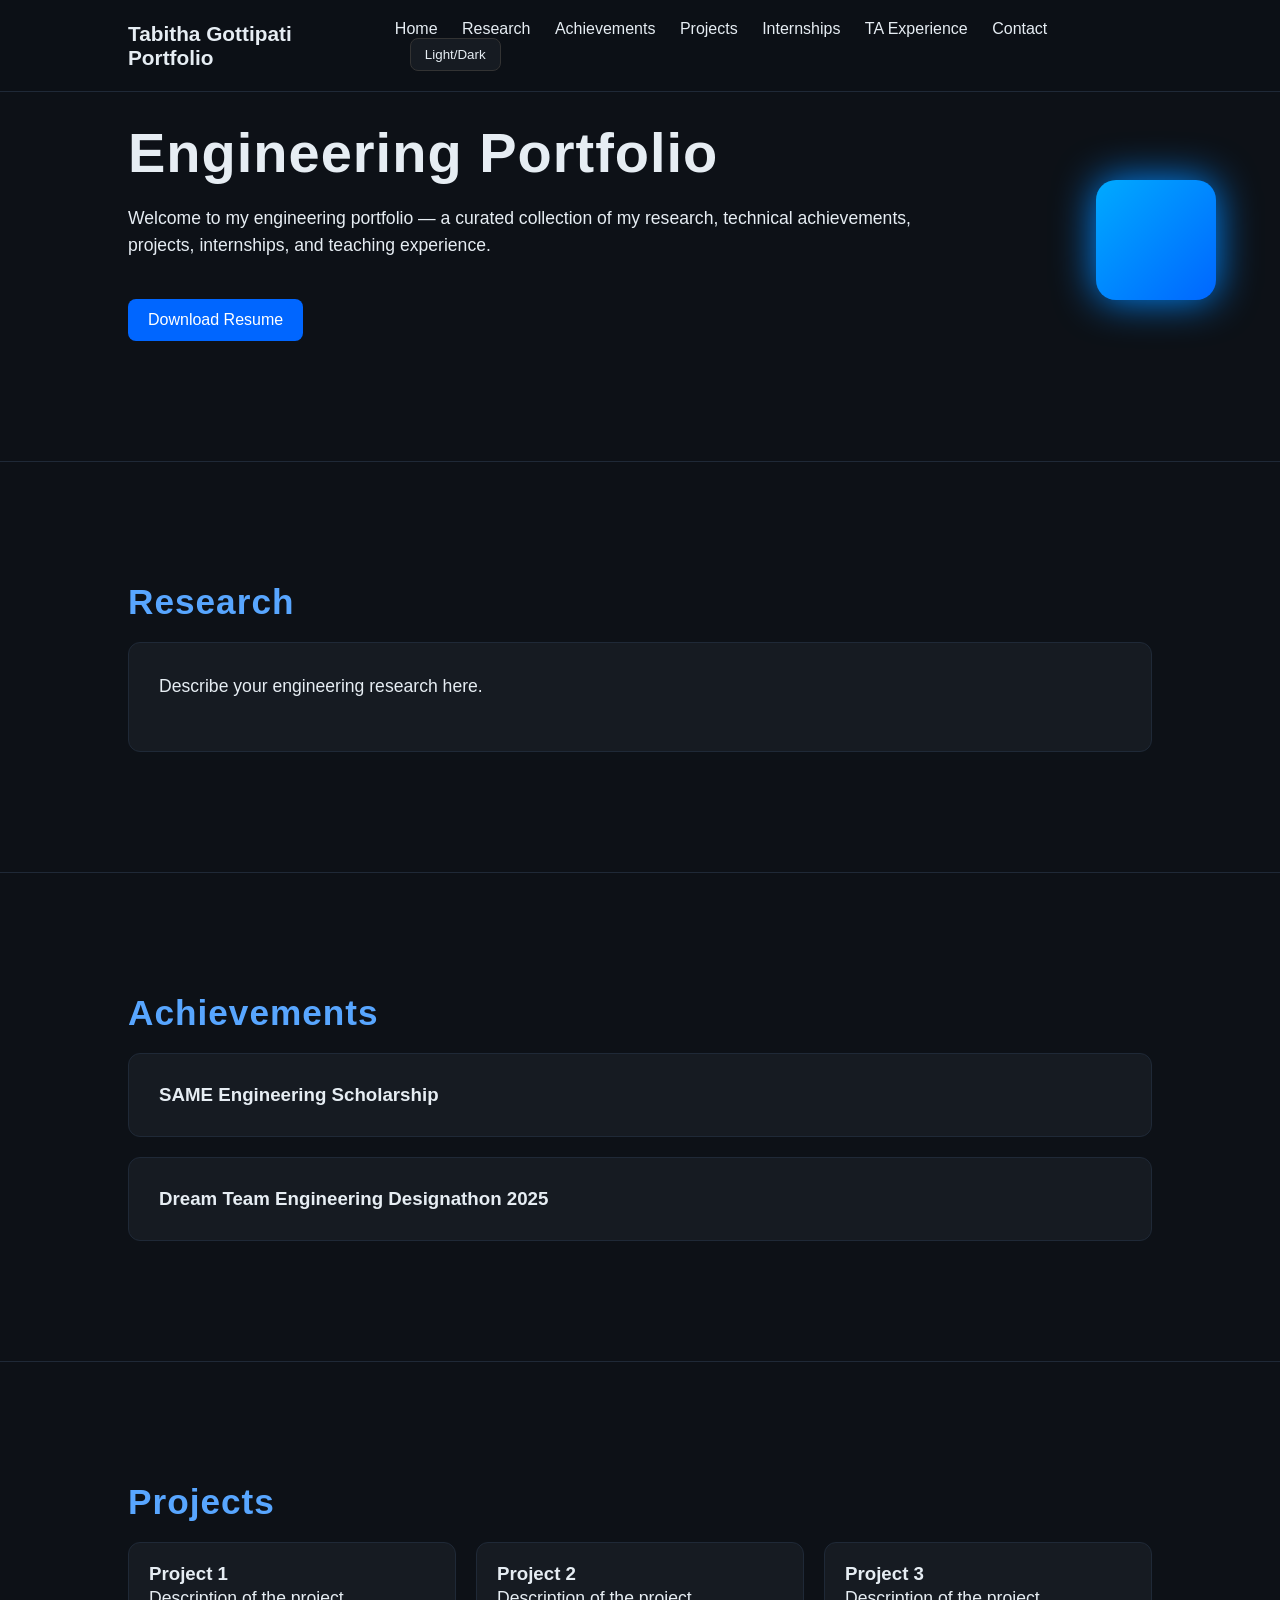
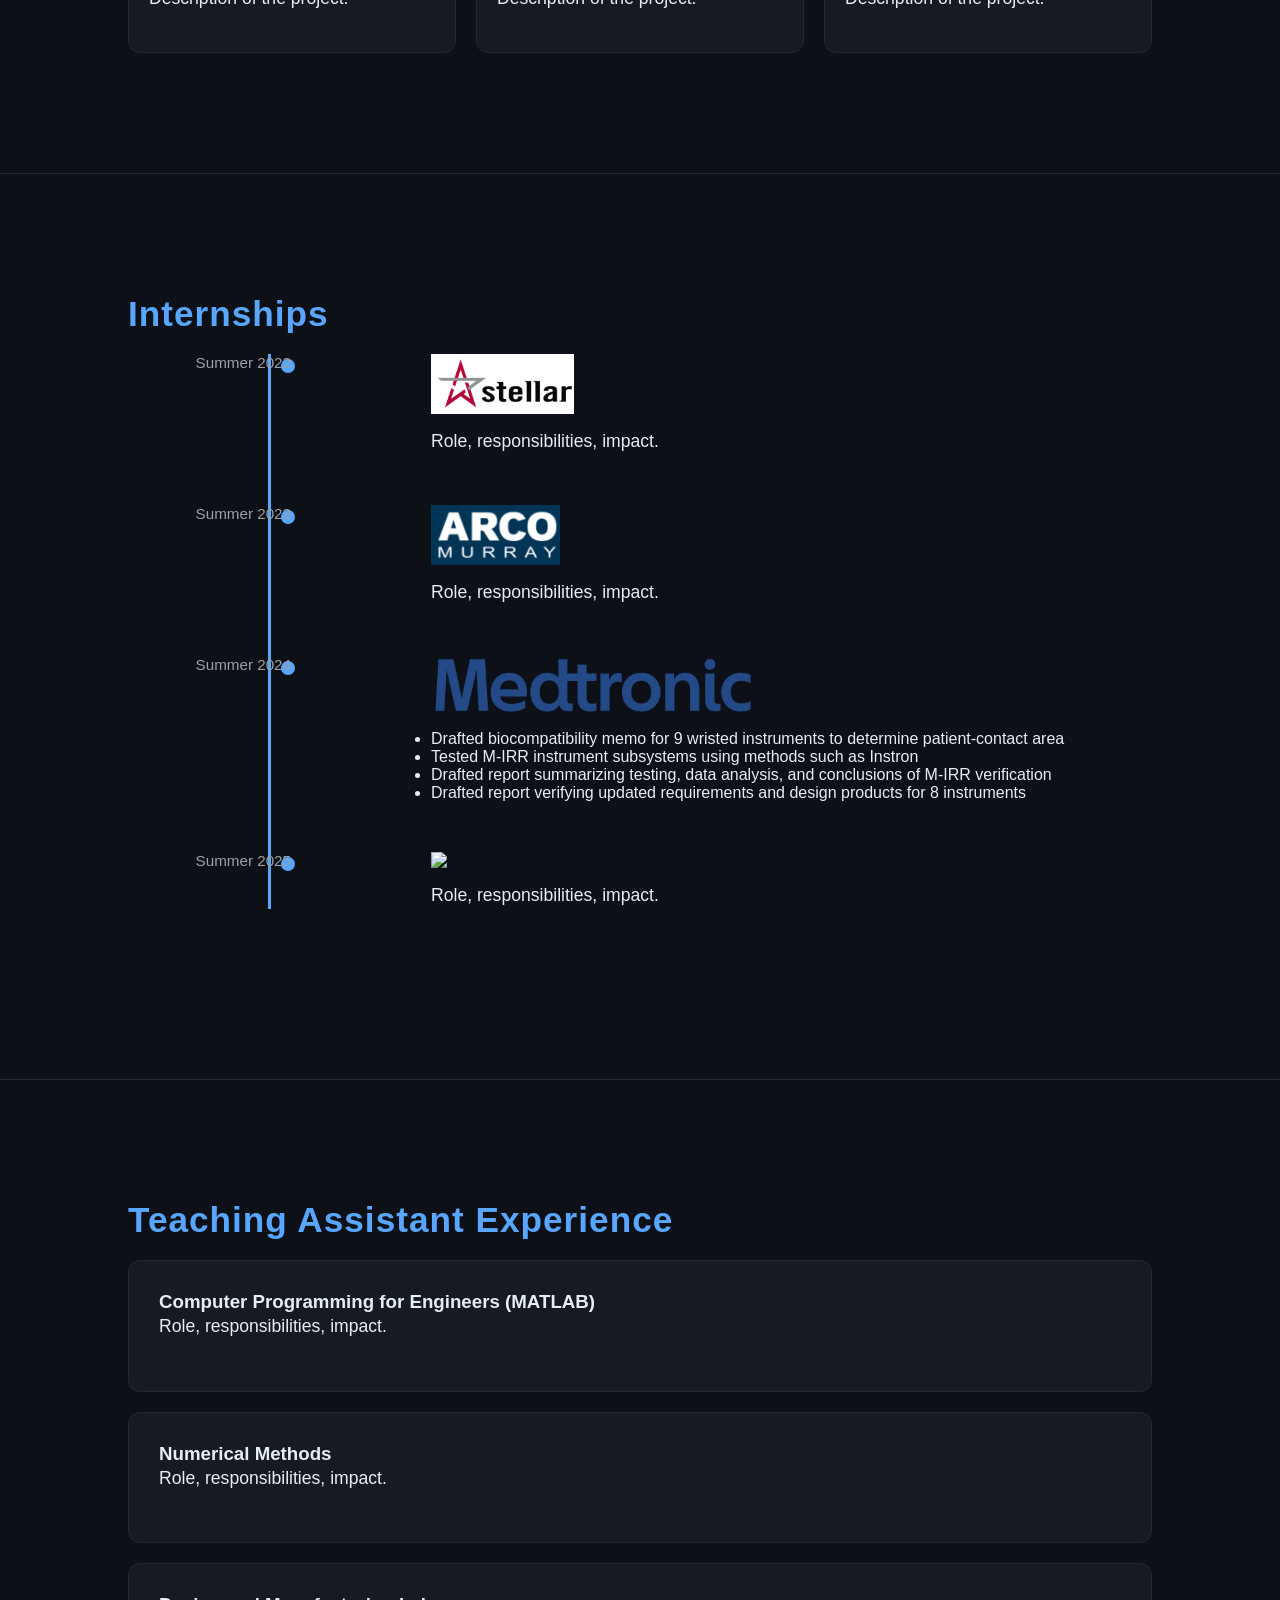
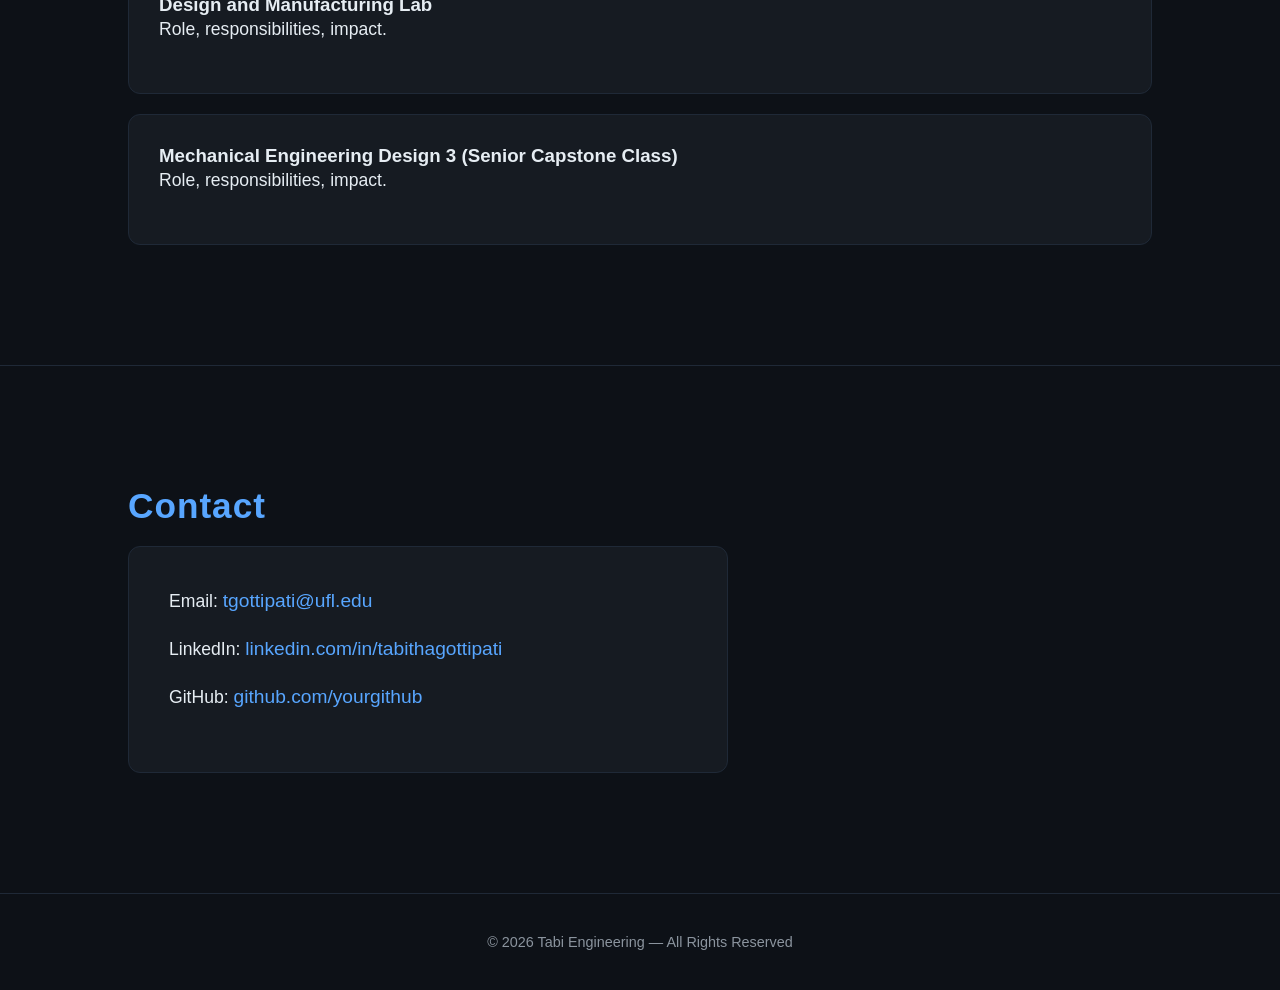
==== index.html @ 1c9f1f76 "Update index.html" ====
<!DOCTYPE html>
<html lang="en">
<head>
<meta charset="UTF-8" />
<meta name="viewport" content="width=device-width, initial-scale=1.0" />
<title>Tabitha Gottipati Portfolio</title>

<style>
    /* RESET + GLOBAL */
    * {
        margin: 0;
        padding: 0;
        box-sizing: border-box;
        scroll-behavior: smooth;
        font-family: "Segoe UI", sans-serif;
    }

    body {
        background: #0d1117;
        color: #e6edf3;
        overflow-x: hidden;
        transition: background 0.3s, color 0.3s;
    }

    /* LIGHT MODE */
    body.light {
        background: #f5f5f5;
        color: #111;
    }
    body.light nav {
        background: rgba(255,255,255,0.8);
        border-bottom: 1px solid #ccc;
    }
    body.light .card, 
    body.light .contact-box,
    body.light .project {
        background: #fff;
        border: 1px solid #ddd;
        color: #111;
    }
    body.light h2 {
        color: #0066cc;
    }

    /* NAVIGATION */
    nav {
        position: fixed;
        top: 0;
        width: 100%;
        padding: 20px 10%;
        background: rgba(13, 17, 23, 0.8);
        backdrop-filter: blur(10px);
        display: flex;
        justify-content: space-between;
        align-items: center;
        z-index: 999;
        border-bottom: 1px solid #1f2937;
    }

    nav a {
        color: inherit;
        margin-left: 20px;
        text-decoration: none;
        font-weight: 500;
        transition: 0.2s;
    }

    nav a:hover {
        color: #58a6ff;
    }

    /* LIGHT/DARK TOGGLE */
    #toggle {
        cursor: pointer;
        padding: 8px 14px;
        border-radius: 8px;
        background: #161b22;
        border: 1px solid #333;
        color: #e6edf3;
        transition: 0.2s;
        margin-left: 35px;
    }
    body.light #toggle {
        background: #ddd;
        color: #111;
        border: 1px solid #aaa;
    }

    /* FLOATING SHAPE */
    #floating-shape {
        position: fixed;
        top: 20%;
        right: 5%;
        width: 120px;
        height: 120px;
        background: linear-gradient(135deg, #00aaff, #0066ff);
        border-radius: 20px;
        filter: drop-shadow(0 0 20px #0088ff);
        transform-style: preserve-3d;
        transition: transform 0.1s linear;
        z-index: 1000;
    }

    /* SECTIONS */
    section {
        padding: 120px 10%;
        border-bottom: 1px solid #1f2937;
    }

    h1, h2 {
        font-weight: 700;
        letter-spacing: 1px;
    }

    h1 {
        font-size: 3.5rem;
        margin-bottom: 20px;
    }

    h2 {
        font-size: 2.2rem;
        margin-bottom: 20px;
        color: #58a6ff;
    }

    p {
        font-size: 1.1rem;
        line-height: 1.7rem;
        max-width: 800px;
        margin-bottom: 20px;
    }

    /* CARDS */
    .card {
        background: #161b22;
        padding: 30px;
        border-radius: 12px;
        margin-top: 20px;
        border: 1px solid #1f2937;
        transition: transform 0.2s ease, box-shadow 0.2s ease;
    }

    .card:hover {
        transform: translateY(-5px);
        box-shadow: 0 0 20px rgba(88, 166, 255, 0.2);
    }

    /* PROJECT GALLERY */
    .gallery {
        display: grid;
        grid-template-columns: repeat(auto-fit, minmax(260px, 1fr));
        gap: 20px;
    }

    .project {
        background: #161b22;
        padding: 20px;
        border-radius: 12px;
        border: 1px solid #1f2937;
        transition: 0.3s;
    }

    .project:hover {
        transform: scale(1.05);
        box-shadow: 0 0 20px rgba(88, 166, 255, 0.3);
    }

    /* INTERNSHIP TIMELINE */
    .timeline {
        border-left: 3px solid #58a6ff;
        padding-left: 40px;
        margin-left: 140px; /* SHIFT LINE RIGHT */
        margin-top: 20px;
        position: relative;
    }

    .timeline-item {
        margin-bottom: 50px;
        position: relative;
        padding-left: 120px;
    }

    .timeline-item::before {
        content: "";
        width: 14px;
        height: 14px;
        background: #58a6ff;
        border-radius: 50%;
        position: absolute;
        left: -30px;
        top: 5px;
    }

    /* Dates on left side with spacing preserved */
    .internship-date {
        position: absolute;
        left: -170px;
        top: 0;
        width: 150px;
        text-align: right;
        font-size: 0.95rem;
        color: #9aa0a6;
    }

    /* Company logos same height */
    .company-logo {
        height: 60px;
        width: auto;
        margin-bottom: 10px;
    }

    /* CONTACT */
    .contact-box {
        background: #161b22;
        padding: 40px;
        border-radius: 12px;
        border: 1px solid #1f2937;
        max-width: 600px;
    }

    .contact-box a {
        color: #58a6ff;
        text-decoration: none;
        font-size: 1.2rem;
    }

    .contact-box a:hover {
        text-decoration: underline;
    }

    /* RESUME BUTTON */
    .resume-btn {
        display: inline-block;
        margin-top: 20px;
        padding: 12px 20px;
        background: #0066ff;
        color: white;
        border-radius: 8px;
        text-decoration: none;
        transition: 0.2s;
    }
    .resume-btn:hover {
        background: #004ecc;
    }

    /* FOOTER */
    footer {
        text-align: center;
        padding: 40px;
        color: #8b949e;
        font-size: 0.9rem;
    }
</style>
</head>

<body>

<!-- NAV -->
<nav>
    <div style="font-size: 1.3rem; font-weight: 700;">Tabitha Gottipati Portfolio</div>
    <div>
        <a href="#home">Home</a>
        <a href="#research">Research</a>
        <a href="#achievements">Achievements</a>
        <a href="#projects">Projects</a>
        <a href="#internships">Internships</a>
        <a href="#ta">TA Experience</a>
        <a href="#contact">Contact</a>
        <button id="toggle">Light/Dark</button>
    </div>
</nav>

<!-- FLOATING SHAPE -->
<div id="floating-shape"></div>

<!-- HERO -->
<section id="home">
    <h1>Engineering Portfolio</h1>
    <p>Welcome to my engineering portfolio — a curated collection of my research, technical achievements, projects, internships, and teaching experience.</p>
    <a class="resume-btn" href="Tabitha Gottipati_Resume_Fall 2025.pdf" target="_blank">Download Resume</a>
</section>

<!-- RESEARCH -->
<section id="research">
    <h2>Research</h2>
    <div class="card">
        <p>Describe your engineering research here.</p>
    </div>
</section>

<!-- ACHIEVEMENTS -->
<section id="achievements">
    <h2>Achievements</h2>
    <div class="card"><h3>SAME Engineering Scholarship</h3></div>
    <div class="card"><h3>Dream Team Engineering Designathon 2025</h3></div>
</section>

<!-- PROJECTS -->
<section id="projects">
    <h2>Projects</h2>
    <div class="gallery">
        <div class="project"><h3>Project 1</h3><p>Description of the project.</p></div>
        <div class="project"><h3>Project 2</h3><p>Description of the project.</p></div>
        <div class="project"><h3>Project 3</h3><p>Description of the project.</p></div>
    </div>
</section>

<!-- INTERNSHIPS -->
<section id="internships">
    <h2>Internships</h2>
    <div class="timeline">

        <div class="timeline-item">
            <div class="internship-date">Summer 2022</div>
            <img src="stellar.png" class="company-logo">
            <p>Role, responsibilities, impact.</p>
        </div>

        <div class="timeline-item">
            <div class="internship-date">Summer 2023</div>
            <img src="arco.png" class="company-logo">
            <p>Role, responsibilities, impact.</p>
        </div>

        <div class="timeline-item">
            <div class="internship-date">Summer 2024</div>
            <img src="medtronic.png" class="company-logo">
            <ul>
                <li>Drafted biocompatibility memo for 9 wristed instruments to determine patient-contact area</li>
                <li>Tested M-IRR instrument subsystems using methods such as Instron</li>
                <li>Drafted report summarizing testing, data analysis, and conclusions of M-IRR verification</li>
                <li>Drafted report verifying updated requirements and design products for 8 instruments</li>
            </ul>
        </div>

        <div class="timeline-item">
            <div class="internship-date">Summer 2025</div>
            <img src="bah.png" class="company-logo">
            <p>Role, responsibilities, impact.</p>
        </div>

    </div>
</section>

<!-- TA EXPERIENCE -->
<section id="ta">
    <h2>Teaching Assistant Experience</h2>
    <div class="card"><h3>Computer Programming for Engineers (MATLAB)</h3><p>Role, responsibilities, impact.</p></div>
    <div class="card"><h3>Numerical Methods</h3><p>Role, responsibilities, impact.</p></div>
    <div class="card"><h3>Design and Manufacturing Lab</h3><p>Role, responsibilities, impact.</p></div>
    <div class="card"><h3>Mechanical Engineering Design 3 (Senior Capstone Class)</h3><p>Role, responsibilities, impact.</p></div>
</section>

<!-- CONTACT -->
<section id="contact">
    <h2>Contact</h2>
    <div class="contact-box">
        <p>Email: <a href="mailto:tgottipati@ufl.edu">tgottipati@ufl.edu</a></p>
        <p>LinkedIn: <a href="https://www.linkedin.com/in/tabithagottipati/">linkedin.com/in/tabithagottipati</a></p>
        <p>GitHub: <a href="#">github.com/yourgithub</a></p>
    </div>
</section>

<footer>
    © 2026 Tabi Engineering — All Rights Reserved
</footer>

<script>
    /* ROTATE SHAPE ONLY WHEN SCROLLING */
    const shape = document.getElementById("floating-shape");

    window.addEventListener("scroll", () => {
        const y = window.scrollY;
        shape.style.transform = `rotateX(${y * 0.25}deg) rotateY(${y * 0.35}deg)`;
    });

    /* LIGHT/DARK MODE */
    document.getElementById("toggle").onclick = () => {
        document.body.classList.toggle("light");
    };
</script>

</body>
</html>
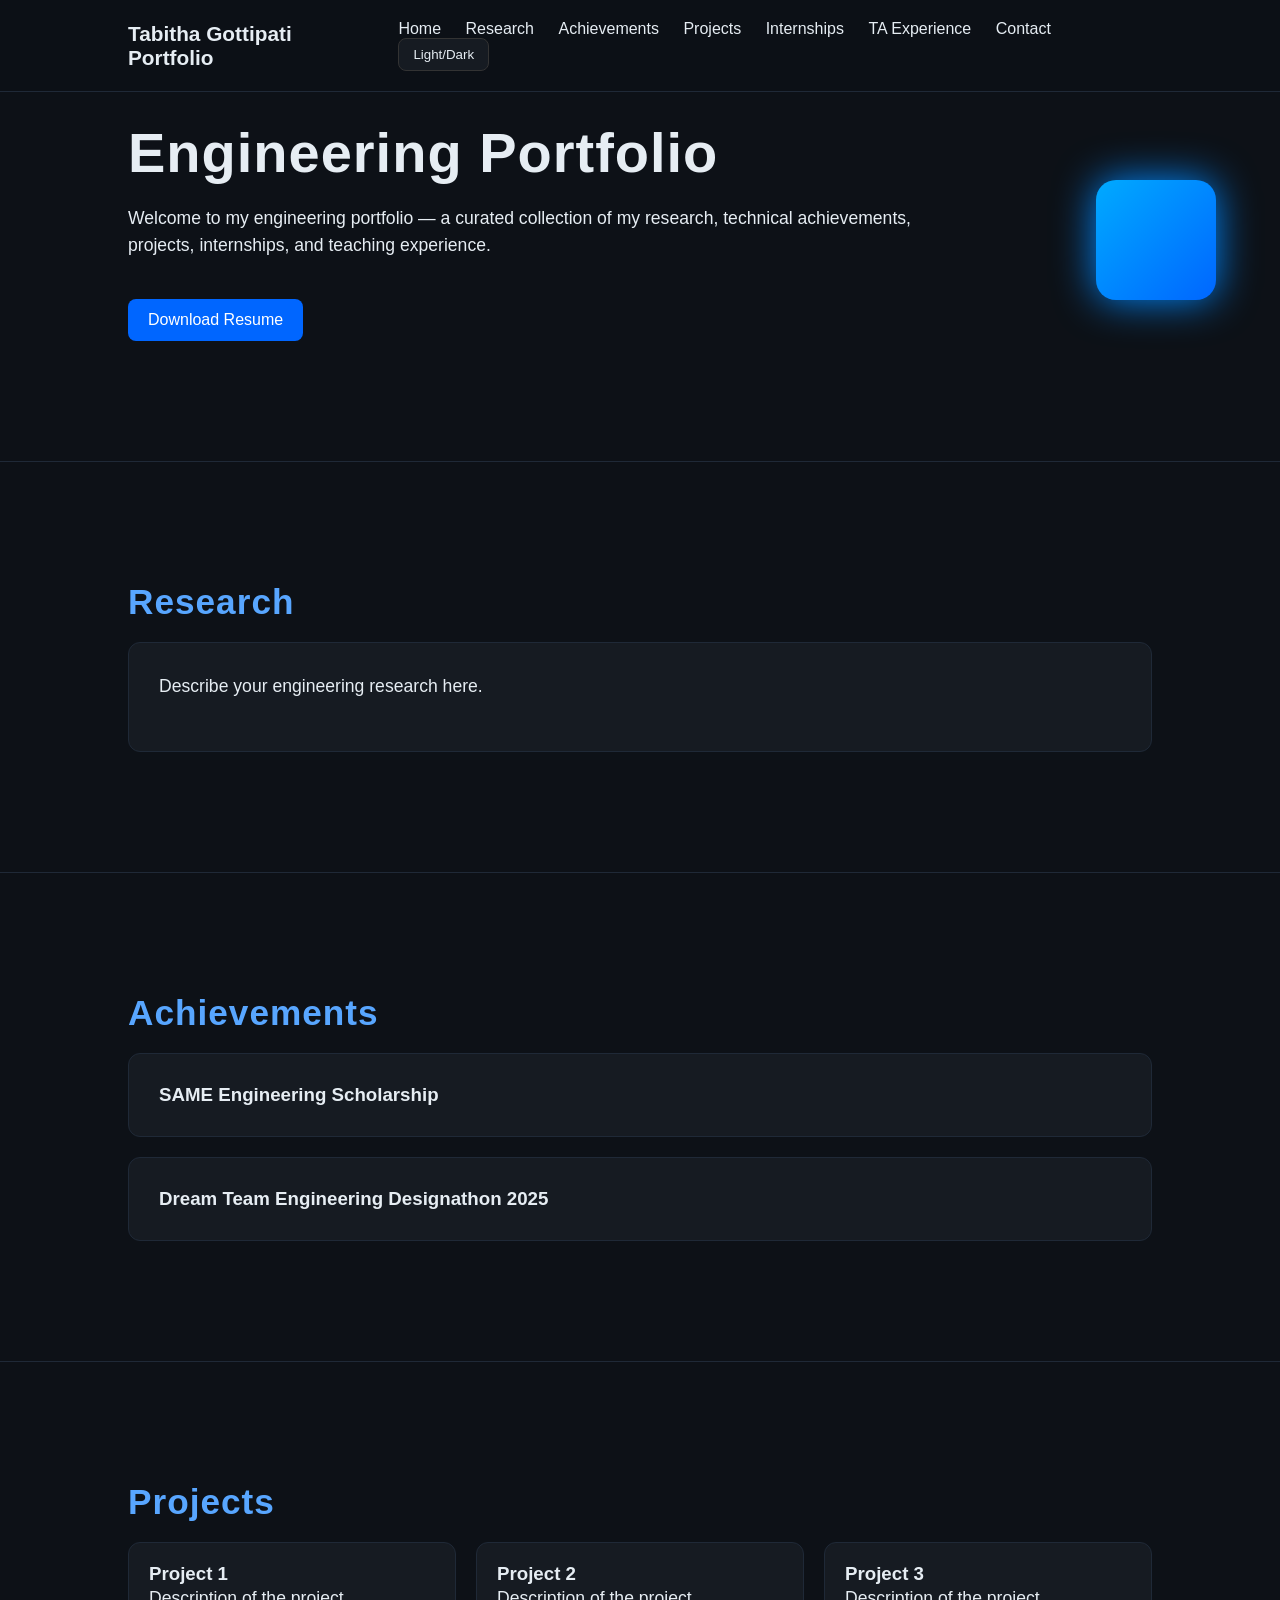
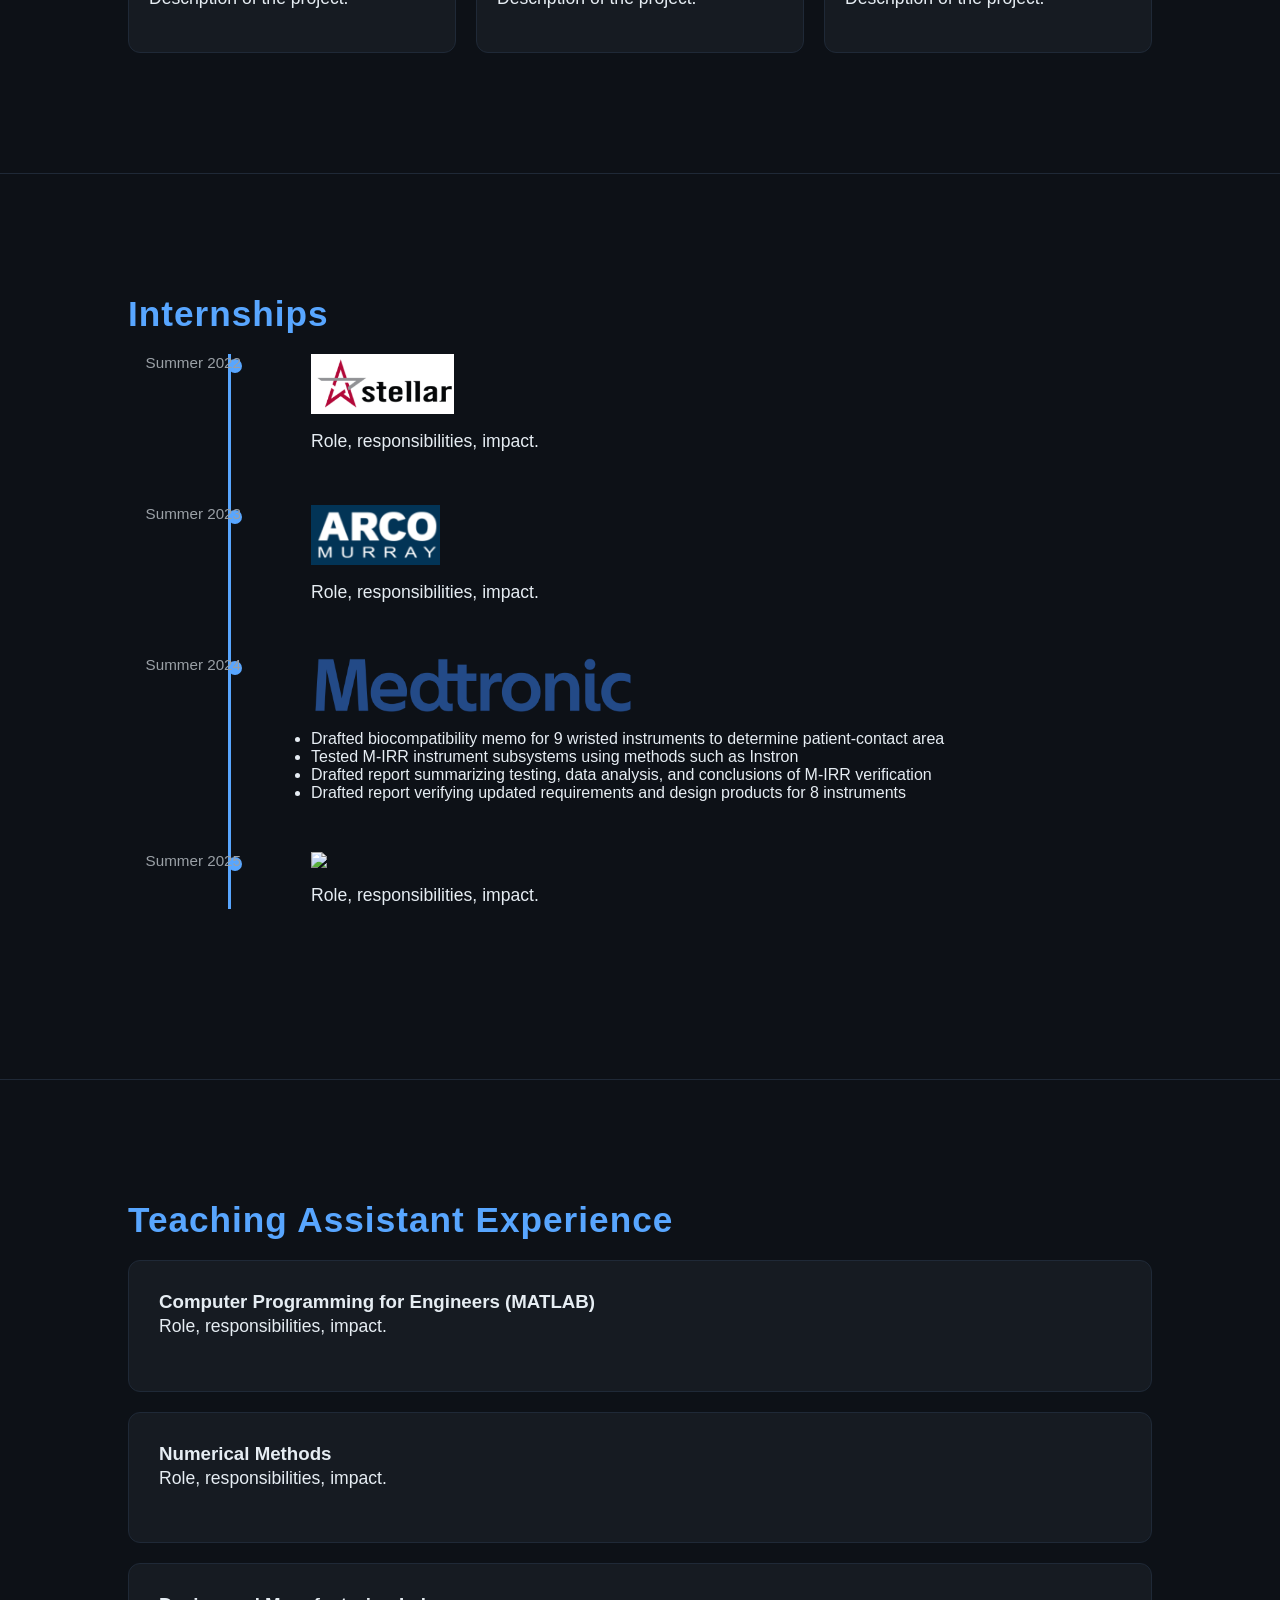
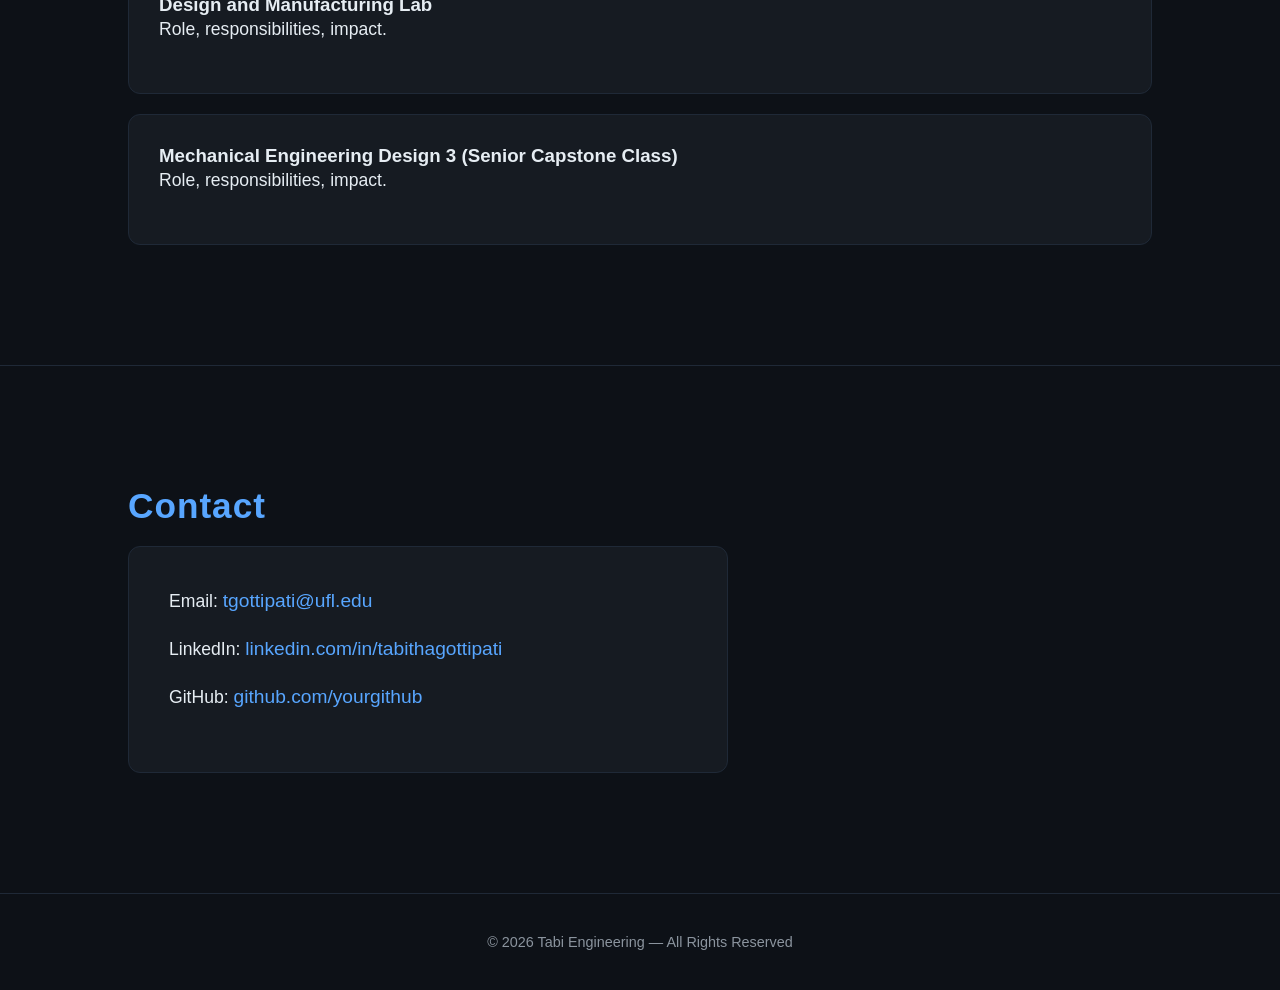
==== commit bb5b3ded: "Update index.html" ====
--- a/index.html
+++ b/index.html
@@ -78,7 +78,8 @@
         border: 1px solid #333;
         color: #e6edf3;
         transition: 0.2s;
-        margin-left: 35px;
+        margin-left: 20px;
+        vertical-align: middle;
     }
     body.light #toggle {
         background: #ddd;
@@ -169,7 +170,7 @@
     .timeline {
         border-left: 3px solid #58a6ff;
         padding-left: 40px;
-        margin-left: 140px; /* SHIFT LINE RIGHT */
+        margin-left: 100px;
         margin-top: 20px;
         position: relative;
     }
@@ -177,9 +178,10 @@
     .timeline-item {
         margin-bottom: 50px;
         position: relative;
-        padding-left: 120px;
-    }
-
+        padding-left: 40px;
+    }
+
+    /* FIXED DOT ALIGNMENT + GLOW EFFECT */
     .timeline-item::before {
         content: "";
         width: 14px;
@@ -187,14 +189,21 @@
         background: #58a6ff;
         border-radius: 50%;
         position: absolute;
-        left: -30px;
+        left: -43px; /* aligns dot perfectly on the line */
         top: 5px;
-    }
-
-    /* Dates on left side with spacing preserved */
+        transition: 0.2s ease;
+        box-shadow: 0 0 0px #58a6ff;
+    }
+
+    .timeline-item:hover::before {
+        transform: scale(1.35);
+        box-shadow: 0 0 12px #58a6ff;
+    }
+
+    /* Dates on left side */
     .internship-date {
         position: absolute;
-        left: -170px;
+        left: -180px;
         top: 0;
         width: 150px;
         text-align: right;
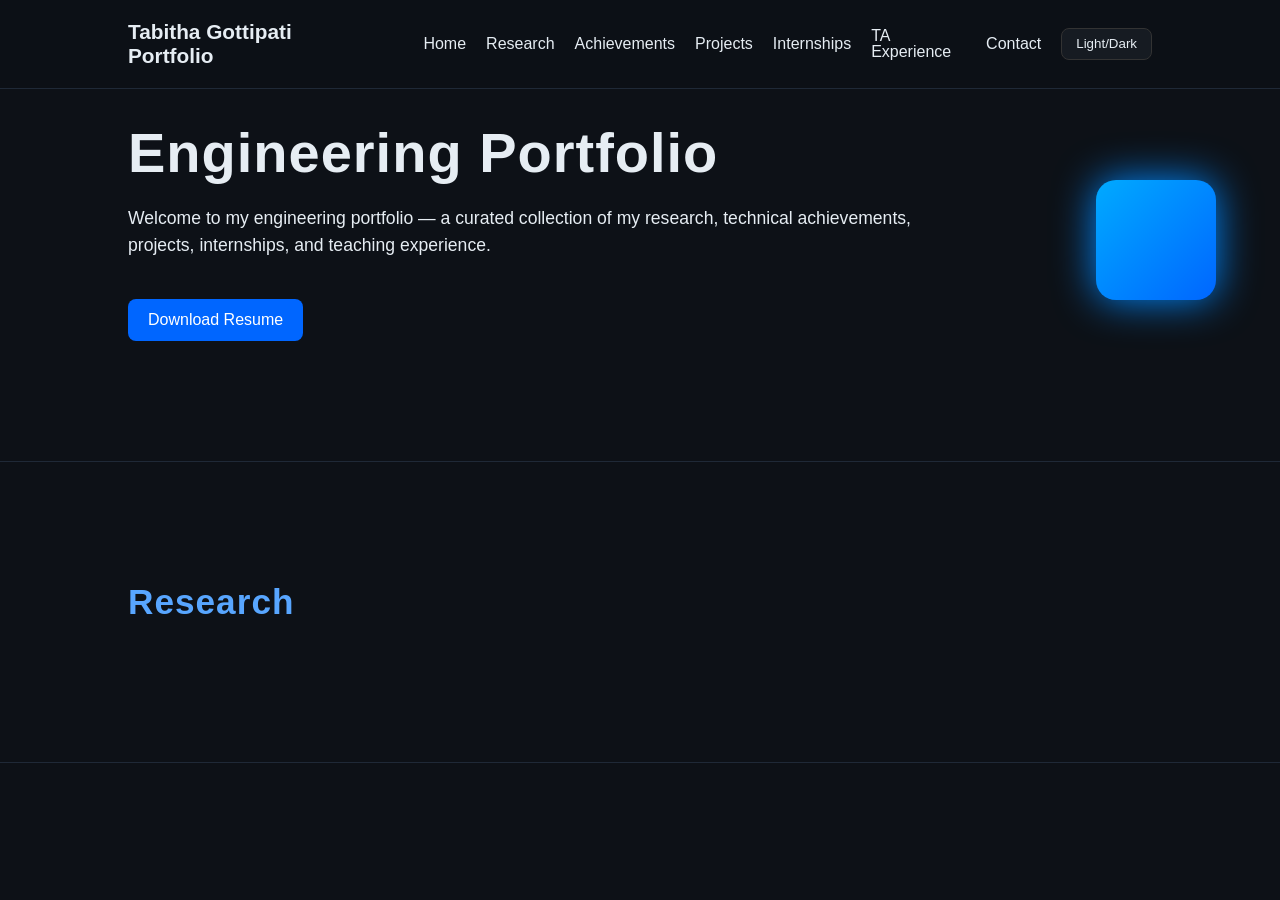
==== commit 4257bc8d: "Update index.html" ====
--- a/index.html
+++ b/index.html
@@ -57,12 +57,19 @@
         border-bottom: 1px solid #1f2937;
     }
 
+    /* Make title and links inline */
+    nav div {
+        display: flex;
+        align-items: center;
+    }
+
     nav a {
         color: inherit;
         margin-left: 20px;
         text-decoration: none;
         font-weight: 500;
         transition: 0.2s;
+        line-height: 1;
     }
 
     nav a:hover {
@@ -79,7 +86,9 @@
         color: #e6edf3;
         transition: 0.2s;
         margin-left: 20px;
-        vertical-align: middle;
+        line-height: 1;
+        display: inline-flex;
+        align-items: center;
     }
     body.light #toggle {
         background: #ddd;
@@ -189,7 +198,7 @@
         background: #58a6ff;
         border-radius: 50%;
         position: absolute;
-        left: -43px; /* aligns dot perfectly on the line */
+        left: -43px;
         top: 5px;
         transition: 0.2s ease;
         box-shadow: 0 0 0px #58a6ff;
@@ -266,8 +275,8 @@
 
 <!-- NAV -->
 <nav>
-    <div style="font-size: 1.3rem; font-weight: 700;">Tabitha Gottipati Portfolio</div>
     <div>
+        <div style="font-size: 1.3rem; font-weight: 700; margin-right: 40px;">Tabitha Gottipati Portfolio</div>
         <a href="#home">Home</a>
         <a href="#research">Research</a>
         <a href="#achievements">Achievements</a>
@@ -291,103 +300,4 @@
 
 <!-- RESEARCH -->
 <section id="research">
-    <h2>Research</h2>
-    <div class="card">
-        <p>Describe your engineering research here.</p>
-    </div>
-</section>
-
-<!-- ACHIEVEMENTS -->
-<section id="achievements">
-    <h2>Achievements</h2>
-    <div class="card"><h3>SAME Engineering Scholarship</h3></div>
-    <div class="card"><h3>Dream Team Engineering Designathon 2025</h3></div>
-</section>
-
-<!-- PROJECTS -->
-<section id="projects">
-    <h2>Projects</h2>
-    <div class="gallery">
-        <div class="project"><h3>Project 1</h3><p>Description of the project.</p></div>
-        <div class="project"><h3>Project 2</h3><p>Description of the project.</p></div>
-        <div class="project"><h3>Project 3</h3><p>Description of the project.</p></div>
-    </div>
-</section>
-
-<!-- INTERNSHIPS -->
-<section id="internships">
-    <h2>Internships</h2>
-    <div class="timeline">
-
-        <div class="timeline-item">
-            <div class="internship-date">Summer 2022</div>
-            <img src="stellar.png" class="company-logo">
-            <p>Role, responsibilities, impact.</p>
-        </div>
-
-        <div class="timeline-item">
-            <div class="internship-date">Summer 2023</div>
-            <img src="arco.png" class="company-logo">
-            <p>Role, responsibilities, impact.</p>
-        </div>
-
-        <div class="timeline-item">
-            <div class="internship-date">Summer 2024</div>
-            <img src="medtronic.png" class="company-logo">
-            <ul>
-                <li>Drafted biocompatibility memo for 9 wristed instruments to determine patient-contact area</li>
-                <li>Tested M-IRR instrument subsystems using methods such as Instron</li>
-                <li>Drafted report summarizing testing, data analysis, and conclusions of M-IRR verification</li>
-                <li>Drafted report verifying updated requirements and design products for 8 instruments</li>
-            </ul>
-        </div>
-
-        <div class="timeline-item">
-            <div class="internship-date">Summer 2025</div>
-            <img src="bah.png" class="company-logo">
-            <p>Role, responsibilities, impact.</p>
-        </div>
-
-    </div>
-</section>
-
-<!-- TA EXPERIENCE -->
-<section id="ta">
-    <h2>Teaching Assistant Experience</h2>
-    <div class="card"><h3>Computer Programming for Engineers (MATLAB)</h3><p>Role, responsibilities, impact.</p></div>
-    <div class="card"><h3>Numerical Methods</h3><p>Role, responsibilities, impact.</p></div>
-    <div class="card"><h3>Design and Manufacturing Lab</h3><p>Role, responsibilities, impact.</p></div>
-    <div class="card"><h3>Mechanical Engineering Design 3 (Senior Capstone Class)</h3><p>Role, responsibilities, impact.</p></div>
-</section>
-
-<!-- CONTACT -->
-<section id="contact">
-    <h2>Contact</h2>
-    <div class="contact-box">
-        <p>Email: <a href="mailto:tgottipati@ufl.edu">tgottipati@ufl.edu</a></p>
-        <p>LinkedIn: <a href="https://www.linkedin.com/in/tabithagottipati/">linkedin.com/in/tabithagottipati</a></p>
-        <p>GitHub: <a href="#">github.com/yourgithub</a></p>
-    </div>
-</section>
-
-<footer>
-    © 2026 Tabi Engineering — All Rights Reserved
-</footer>
-
-<script>
-    /* ROTATE SHAPE ONLY WHEN SCROLLING */
-    const shape = document.getElementById("floating-shape");
-
-    window.addEventListener("scroll", () => {
-        const y = window.scrollY;
-        shape.style.transform = `rotateX(${y * 0.25}deg) rotateY(${y * 0.35}deg)`;
-    });
-
-    /* LIGHT/DARK MODE */
-    document.getElementById("toggle").onclick = () => {
-        document.body.classList.toggle("light");
-    };
-</script>
-
-</body>
-</html>
+    <h2>Research</h2
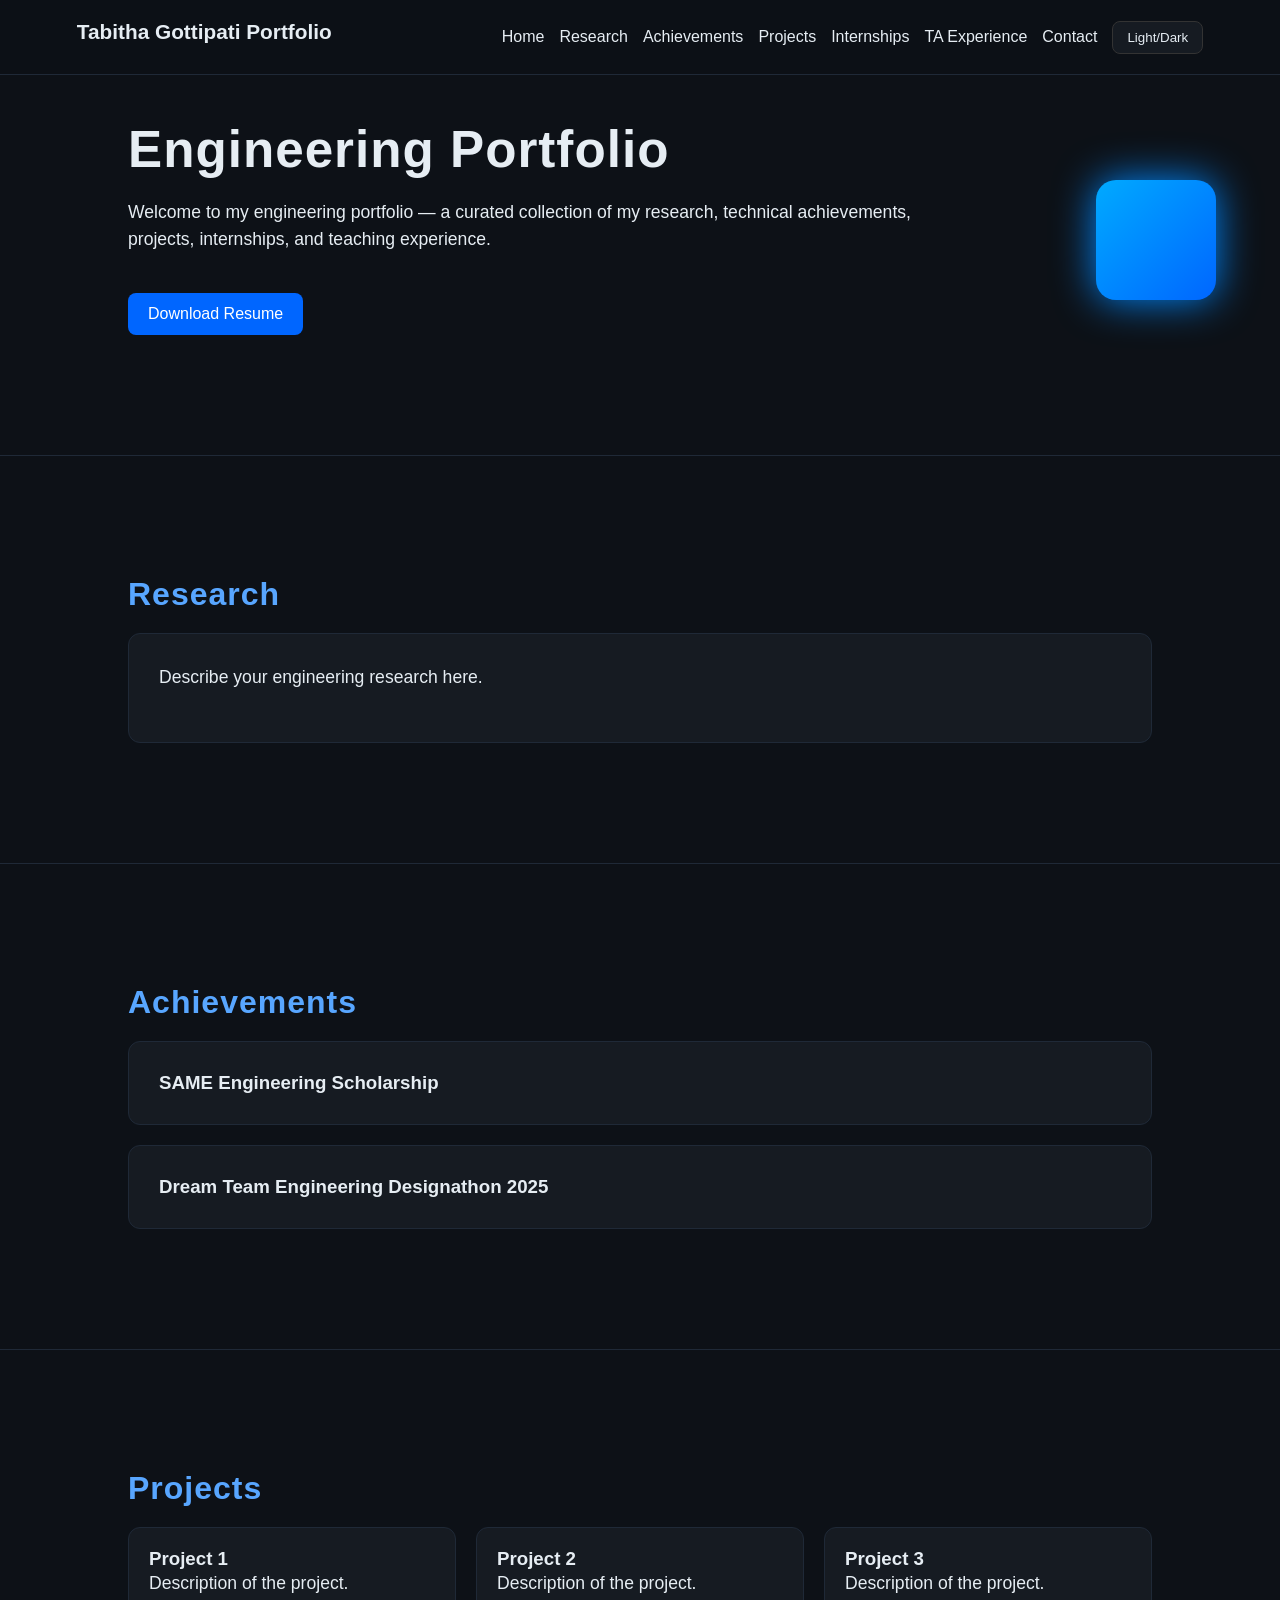
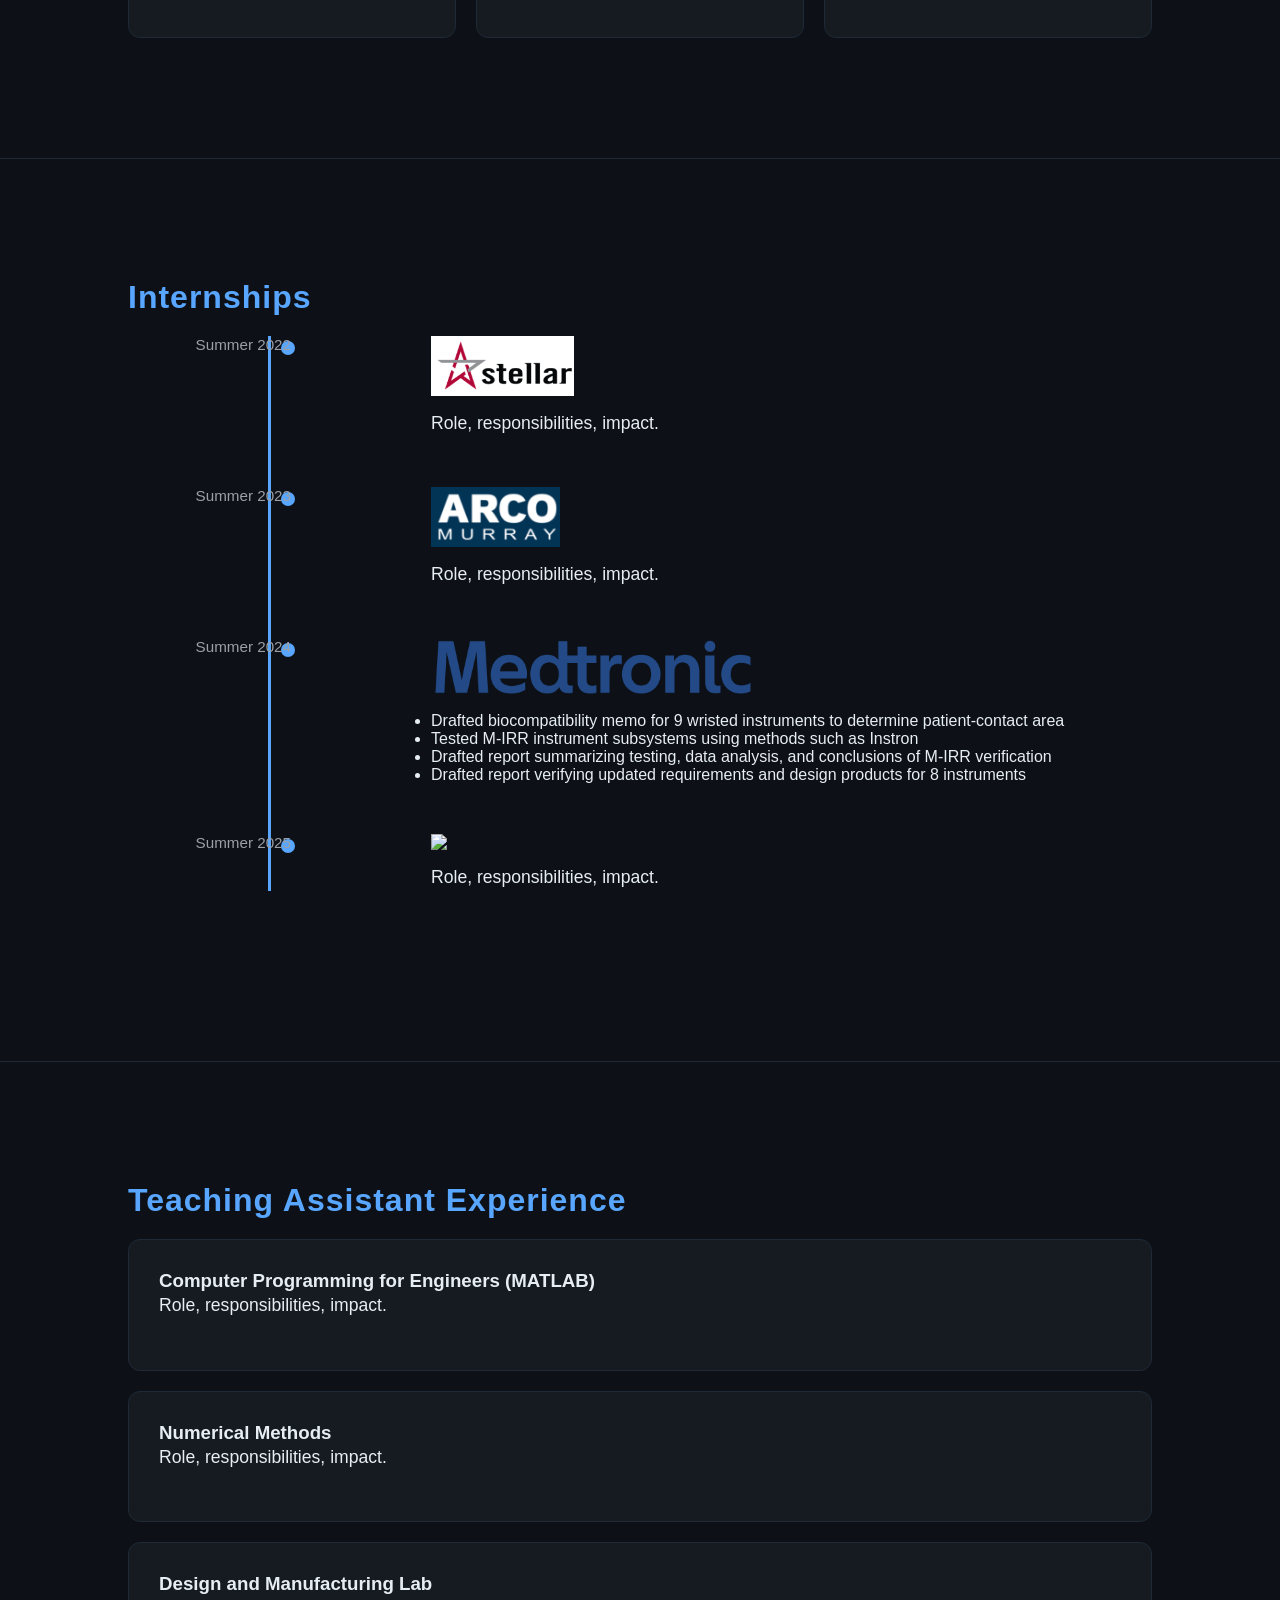
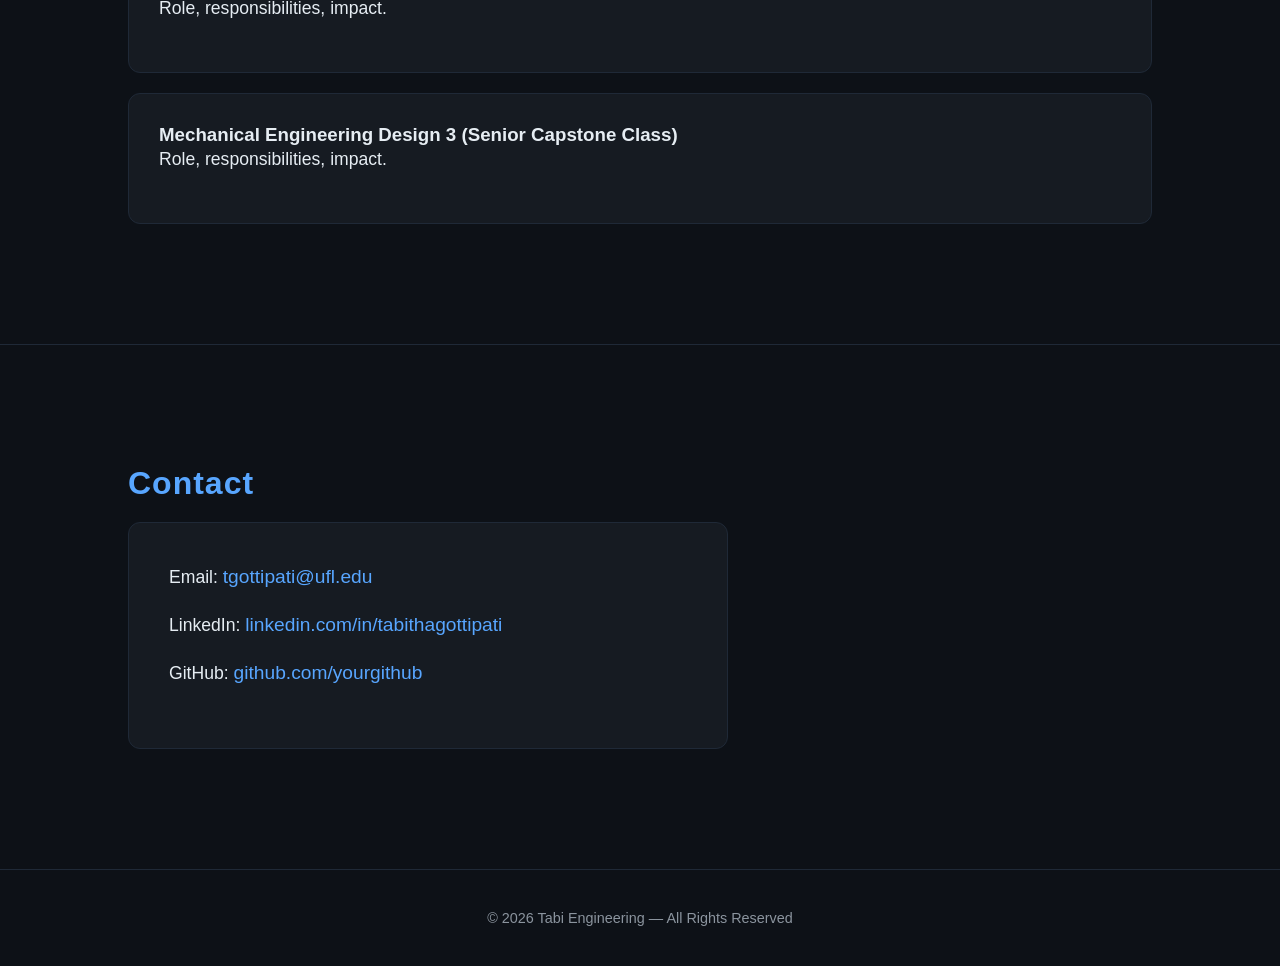
==== commit 3b55ca00: "Update index.html" ====
--- a/index.html
+++ b/index.html
@@ -47,29 +47,35 @@
         position: fixed;
         top: 0;
         width: 100%;
-        padding: 20px 10%;
+        padding: 20px 6%;
         background: rgba(13, 17, 23, 0.8);
         backdrop-filter: blur(10px);
         display: flex;
         justify-content: space-between;
         align-items: center;
+        flex-wrap: wrap;
         z-index: 999;
         border-bottom: 1px solid #1f2937;
     }
 
-    /* Make title and links inline */
-    nav div {
+    nav .logo {
+        font-size: 1.3rem;
+        font-weight: 700;
+        margin-bottom: 10px;
+    }
+
+    nav .links {
         display: flex;
+        flex-wrap: wrap;
+        gap: 15px;
         align-items: center;
     }
 
     nav a {
         color: inherit;
-        margin-left: 20px;
         text-decoration: none;
         font-weight: 500;
         transition: 0.2s;
-        line-height: 1;
     }
 
     nav a:hover {
@@ -85,10 +91,6 @@
         border: 1px solid #333;
         color: #e6edf3;
         transition: 0.2s;
-        margin-left: 20px;
-        line-height: 1;
-        display: inline-flex;
-        align-items: center;
     }
     body.light #toggle {
         background: #ddd;
@@ -123,12 +125,12 @@
     }
 
     h1 {
-        font-size: 3.5rem;
+        font-size: 3.2rem;
         margin-bottom: 20px;
     }
 
     h2 {
-        font-size: 2.2rem;
+        font-size: 2rem;
         margin-bottom: 20px;
         color: #58a6ff;
     }
@@ -179,7 +181,7 @@
     .timeline {
         border-left: 3px solid #58a6ff;
         padding-left: 40px;
-        margin-left: 100px;
+        margin-left: 140px;
         margin-top: 20px;
         position: relative;
     }
@@ -187,10 +189,9 @@
     .timeline-item {
         margin-bottom: 50px;
         position: relative;
-        padding-left: 40px;
-    }
-
-    /* FIXED DOT ALIGNMENT + GLOW EFFECT */
+        padding-left: 120px;
+    }
+
     .timeline-item::before {
         content: "";
         width: 14px;
@@ -198,21 +199,13 @@
         background: #58a6ff;
         border-radius: 50%;
         position: absolute;
-        left: -43px;
+        left: -30px;
         top: 5px;
-        transition: 0.2s ease;
-        box-shadow: 0 0 0px #58a6ff;
-    }
-
-    .timeline-item:hover::before {
-        transform: scale(1.35);
-        box-shadow: 0 0 12px #58a6ff;
-    }
-
-    /* Dates on left side */
+    }
+
     .internship-date {
         position: absolute;
-        left: -180px;
+        left: -170px;
         top: 0;
         width: 150px;
         text-align: right;
@@ -220,7 +213,6 @@
         color: #9aa0a6;
     }
 
-    /* Company logos same height */
     .company-logo {
         height: 60px;
         width: auto;
@@ -268,6 +260,77 @@
         color: #8b949e;
         font-size: 0.9rem;
     }
+
+    /* ---------------------- */
+    /* RESPONSIVE DESIGN HERE */
+    /* ---------------------- */
+
+    @media (max-width: 900px) {
+        nav {
+            padding: 15px 5%;
+        }
+        .timeline {
+            margin-left: 60px;
+        }
+        .internship-date {
+            left: -120px;
+        }
+    }
+
+    @media (max-width: 700px) {
+        #floating-shape {
+            display: none;
+        }
+        nav {
+            flex-direction: column;
+            align-items: flex-start;
+        }
+        nav .links {
+            gap: 12px;
+            flex-wrap: wrap;
+        }
+        section {
+            padding: 100px 7%;
+        }
+        h1 {
+            font-size: 2.6rem;
+        }
+        h2 {
+            font-size: 1.7rem;
+        }
+        .timeline {
+            border-left: none;
+            margin-left: 0;
+            padding-left: 0;
+        }
+        .timeline-item {
+            padding-left: 0;
+        }
+        .timeline-item::before {
+            display: none;
+        }
+        .internship-date {
+            position: relative;
+            left: 0;
+            text-align: left;
+            margin-bottom: 5px;
+        }
+    }
+
+    @media (max-width: 450px) {
+        nav .logo {
+            font-size: 1.1rem;
+        }
+        nav .links {
+            gap: 10px;
+        }
+        h1 {
+            font-size: 2.2rem;
+        }
+        p {
+            font-size: 1rem;
+        }
+    }
 </style>
 </head>
 
@@ -275,8 +338,9 @@
 
 <!-- NAV -->
 <nav>
-    <div>
-        <div style="font-size: 1.3rem; font-weight: 700; margin-right: 40px;">Tabitha Gottipati Portfolio</div>
+    <div class="logo">Tabitha Gottipati Portfolio</div>
+
+    <div class="links">
         <a href="#home">Home</a>
         <a href="#research">Research</a>
         <a href="#achievements">Achievements</a>
@@ -300,4 +364,103 @@
 
 <!-- RESEARCH -->
 <section id="research">
-    <h2>Research</h2
+    <h2>Research</h2>
+    <div class="card">
+        <p>Describe your engineering research here.</p>
+    </div>
+</section>
+
+<!-- ACHIEVEMENTS -->
+<section id="achievements">
+    <h2>Achievements</h2>
+    <div class="card"><h3>SAME Engineering Scholarship</h3></div>
+    <div class="card"><h3>Dream Team Engineering Designathon 2025</h3></div>
+</section>
+
+<!-- PROJECTS -->
+<section id="projects">
+    <h2>Projects</h2>
+    <div class="gallery">
+        <div class="project"><h3>Project 1</h3><p>Description of the project.</p></div>
+        <div class="project"><h3>Project 2</h3><p>Description of the project.</p></div>
+        <div class="project"><h3>Project 3</h3><p>Description of the project.</p></div>
+    </div>
+</section>
+
+<!-- INTERNSHIPS -->
+<section id="internships">
+    <h2>Internships</h2>
+    <div class="timeline">
+
+        <div class="timeline-item">
+            <div class="internship-date">Summer 2022</div>
+            <img src="stellar.png" class="company-logo">
+            <p>Role, responsibilities, impact.</p>
+        </div>
+
+        <div class="timeline-item">
+            <div class="internship-date">Summer 2023</div>
+            <img src="arco.png" class="company-logo">
+            <p>Role, responsibilities, impact.</p>
+        </div>
+
+        <div class="timeline-item">
+            <div class="internship-date">Summer 2024</div>
+            <img src="medtronic.png" class="company-logo">
+            <ul>
+                <li>Drafted biocompatibility memo for 9 wristed instruments to determine patient-contact area</li>
+                <li>Tested M-IRR instrument subsystems using methods such as Instron</li>
+                <li>Drafted report summarizing testing, data analysis, and conclusions of M-IRR verification</li>
+                <li>Drafted report verifying updated requirements and design products for 8 instruments</li>
+            </ul>
+        </div>
+
+        <div class="timeline-item">
+            <div class="internship-date">Summer 2025</div>
+            <img src="bah.png" class="company-logo">
+            <p>Role, responsibilities, impact.</p>
+        </div>
+
+    </div>
+</section>
+
+<!-- TA EXPERIENCE -->
+<section id="ta">
+    <h2>Teaching Assistant Experience</h2>
+    <div class="card"><h3>Computer Programming for Engineers (MATLAB)</h3><p>Role, responsibilities, impact.</p></div>
+    <div class="card"><h3>Numerical Methods</h3><p>Role, responsibilities, impact.</p></div>
+    <div class="card"><h3>Design and Manufacturing Lab</h3><p>Role, responsibilities, impact.</p></div>
+    <div class="card"><h3>Mechanical Engineering Design 3 (Senior Capstone Class)</h3><p>Role, responsibilities, impact.</p></div>
+</section>
+
+<!-- CONTACT -->
+<section id="contact">
+    <h2>Contact</h2>
+    <div class="contact-box">
+        <p>Email: <a href="mailto:tgottipati@ufl.edu">tgottipati@ufl.edu</a></p>
+        <p>LinkedIn: <a href="https://www.linkedin.com/in/tabithagottipati/">linkedin.com/in/tabithagottipati</a></p>
+        <p>GitHub: <a href="#">github.com/yourgithub</a></p>
+    </div>
+</section>
+
+<footer>
+    © 2026 Tabi Engineering — All Rights Reserved
+</footer>
+
+<script>
+    /* ROTATE SHAPE ONLY WHEN SCROLLING */
+    const shape = document.getElementById("floating-shape");
+
+    window.addEventListener("scroll", () => {
+        const y = window.scrollY;
+        shape.style.transform = `rotateX(${y * 0.25}deg) rotateY(${y * 0.35}deg)`;
+    });
+
+    /* LIGHT/DARK MODE */
+    document.getElementById("toggle").onclick = () => {
+        document.body.classList.toggle("light");
+    };
+</script>
+
+</body>
+</html>
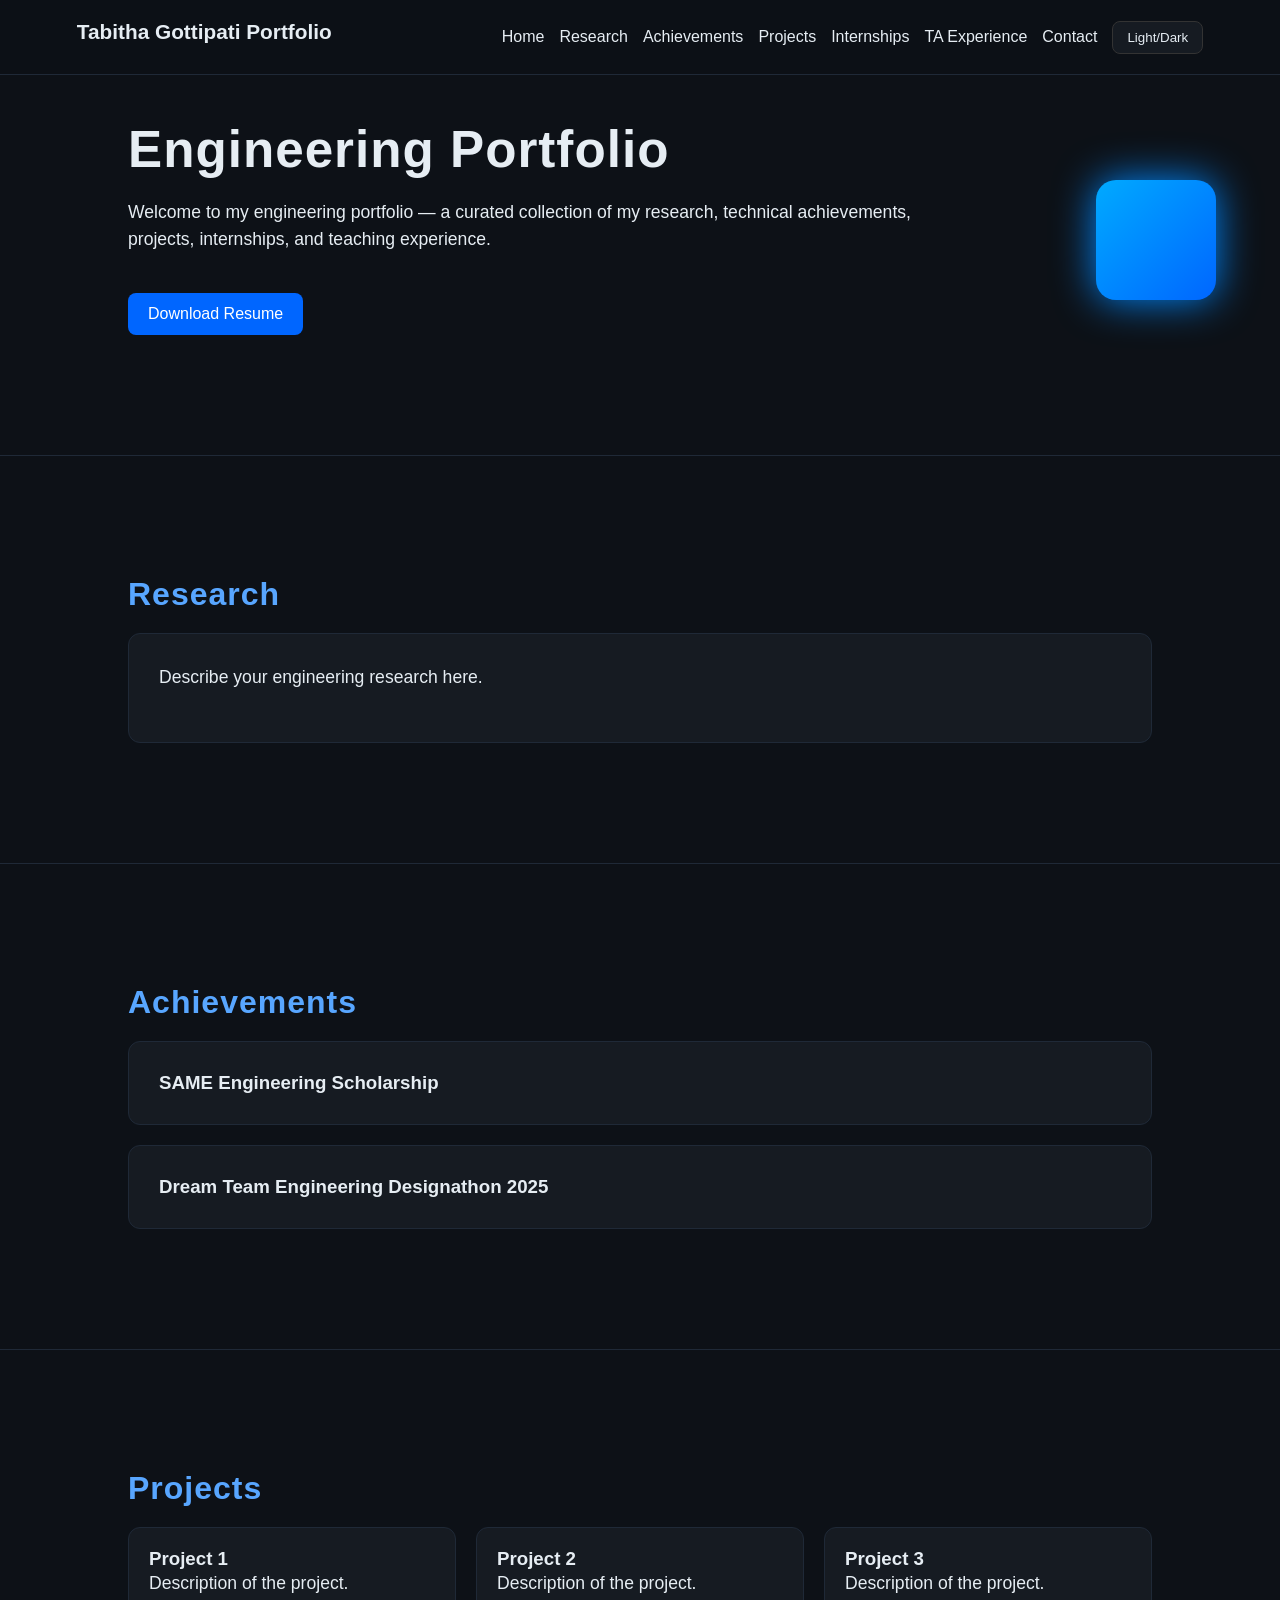
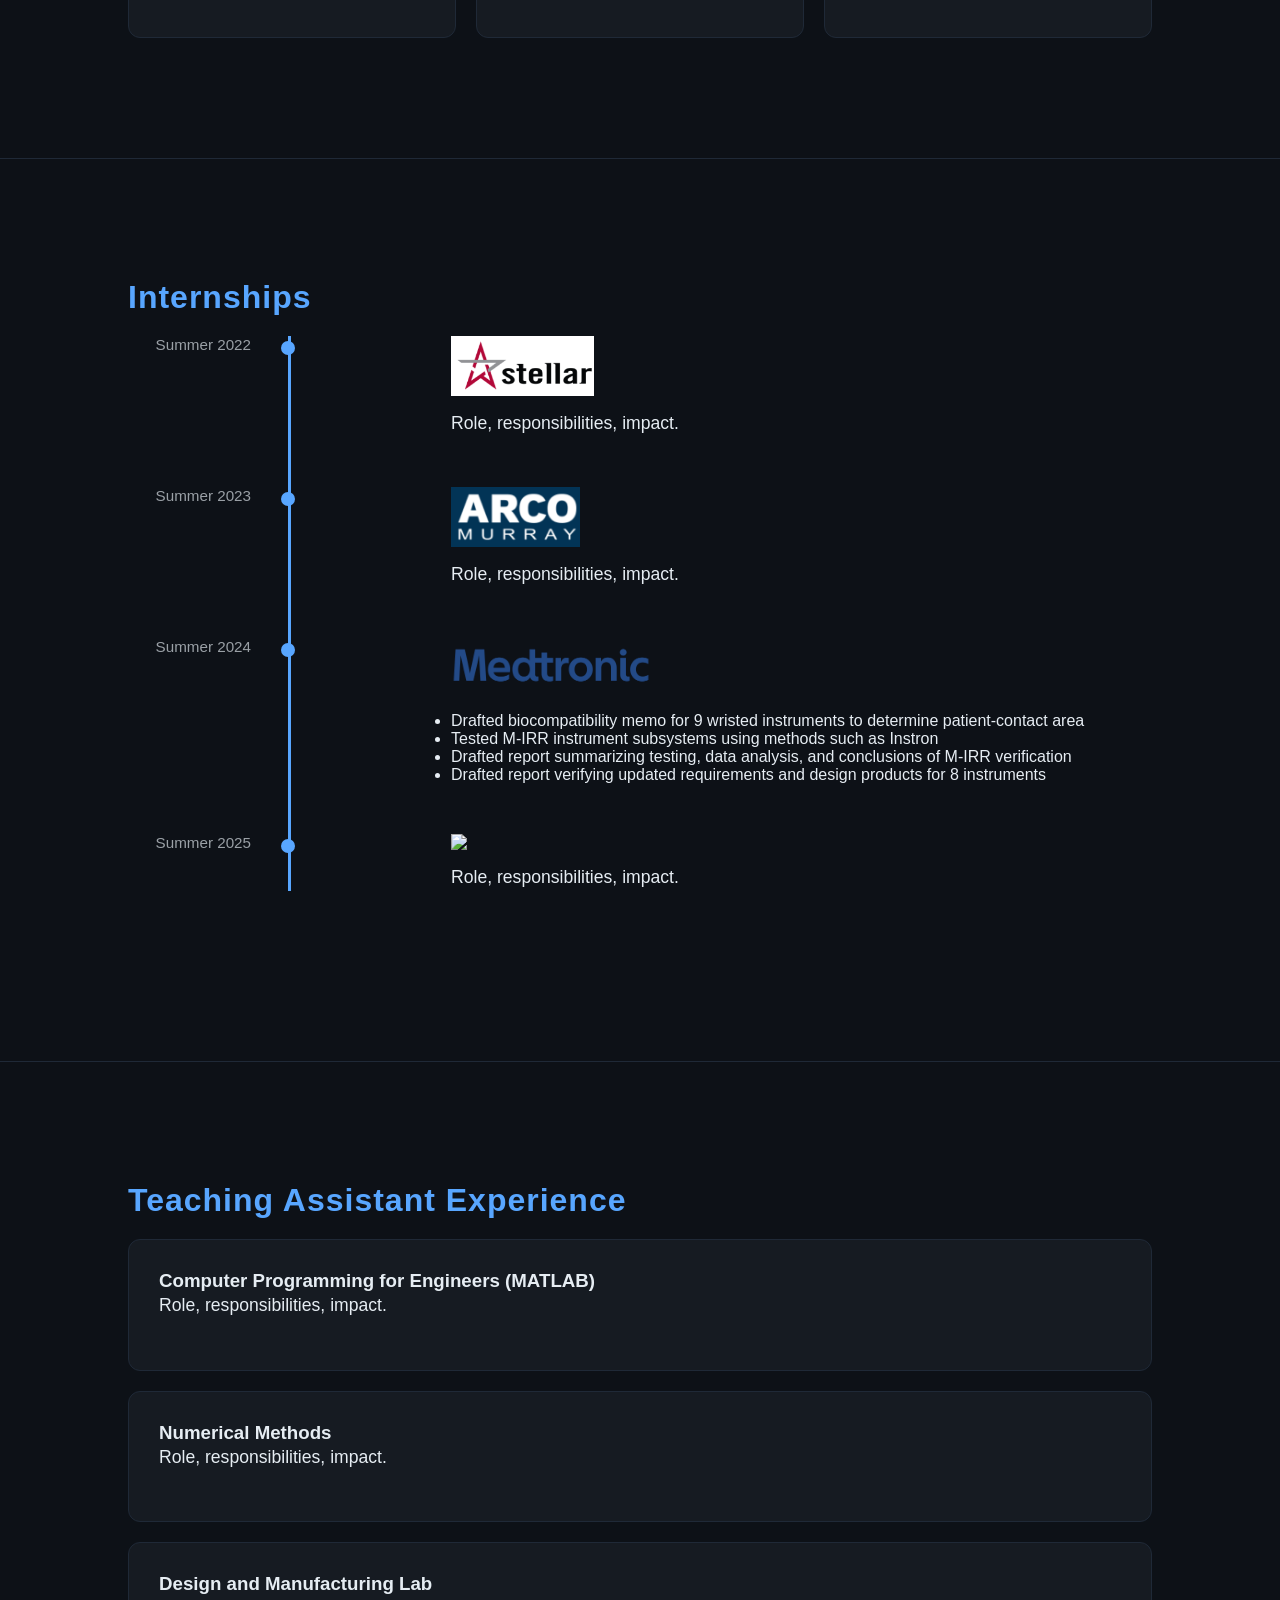
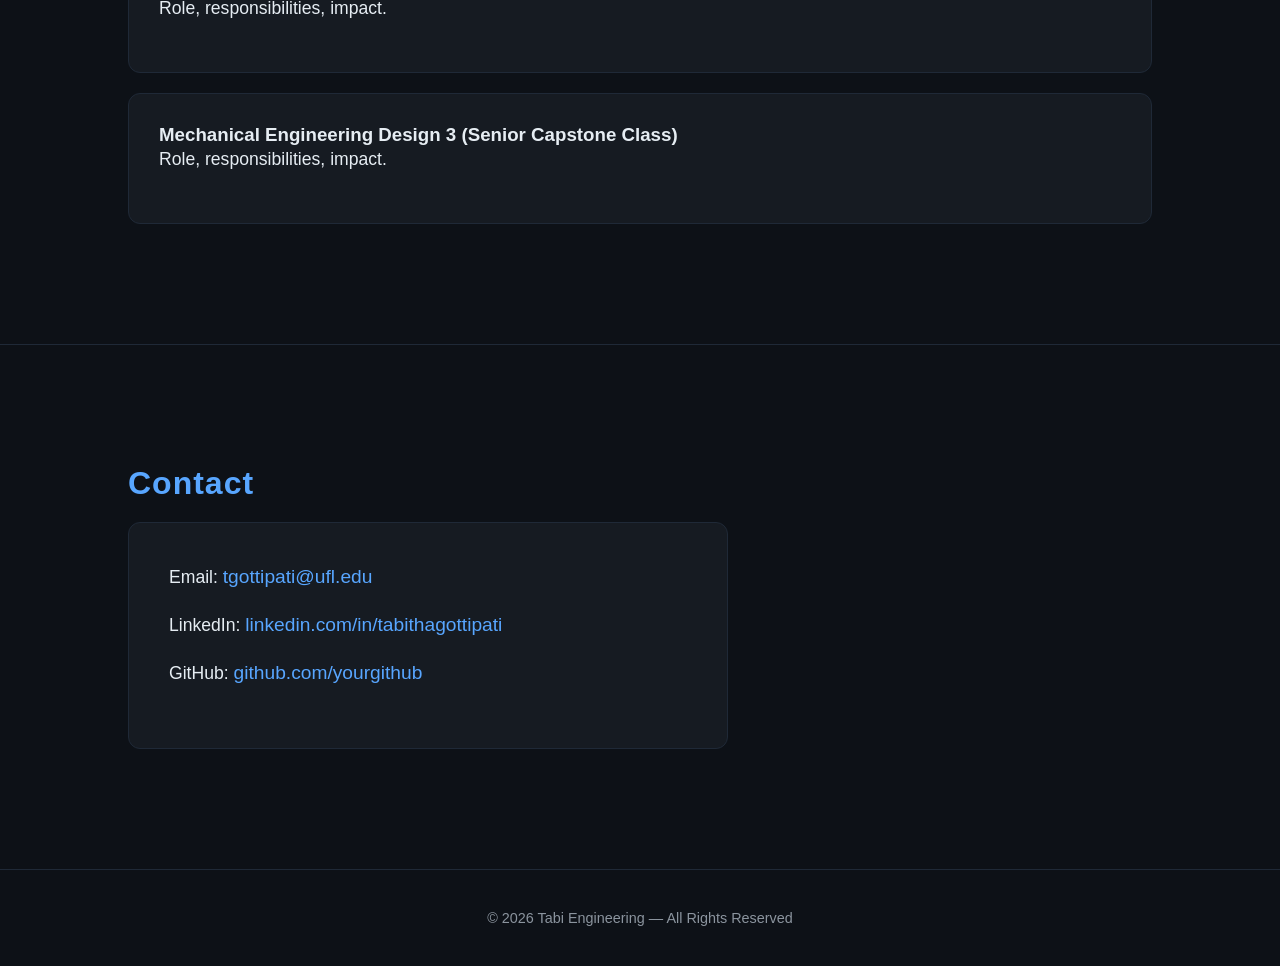
==== commit eff544f1: "Update index.html" ====
--- a/index.html
+++ b/index.html
@@ -181,7 +181,7 @@
     .timeline {
         border-left: 3px solid #58a6ff;
         padding-left: 40px;
-        margin-left: 140px;
+        margin-left: 160px;
         margin-top: 20px;
         position: relative;
     }
@@ -199,13 +199,13 @@
         background: #58a6ff;
         border-radius: 50%;
         position: absolute;
-        left: -30px;
+        left: -50px;
         top: 5px;
     }
 
     .internship-date {
         position: absolute;
-        left: -170px;
+        left: -230px;
         top: 0;
         width: 150px;
         text-align: right;
@@ -308,6 +308,11 @@
         }
         .timeline-item::before {
             display: none;
+            /* TIMELINE DOT HOVER EFFECT */
+            .timeline-item:hover::before {
+            transform: scale(1.4);
+            box-shadow: 0 0 12px #58a6ff, 0 0 20px #58a6ff;
+            }
         }
         .internship-date {
             position: relative;
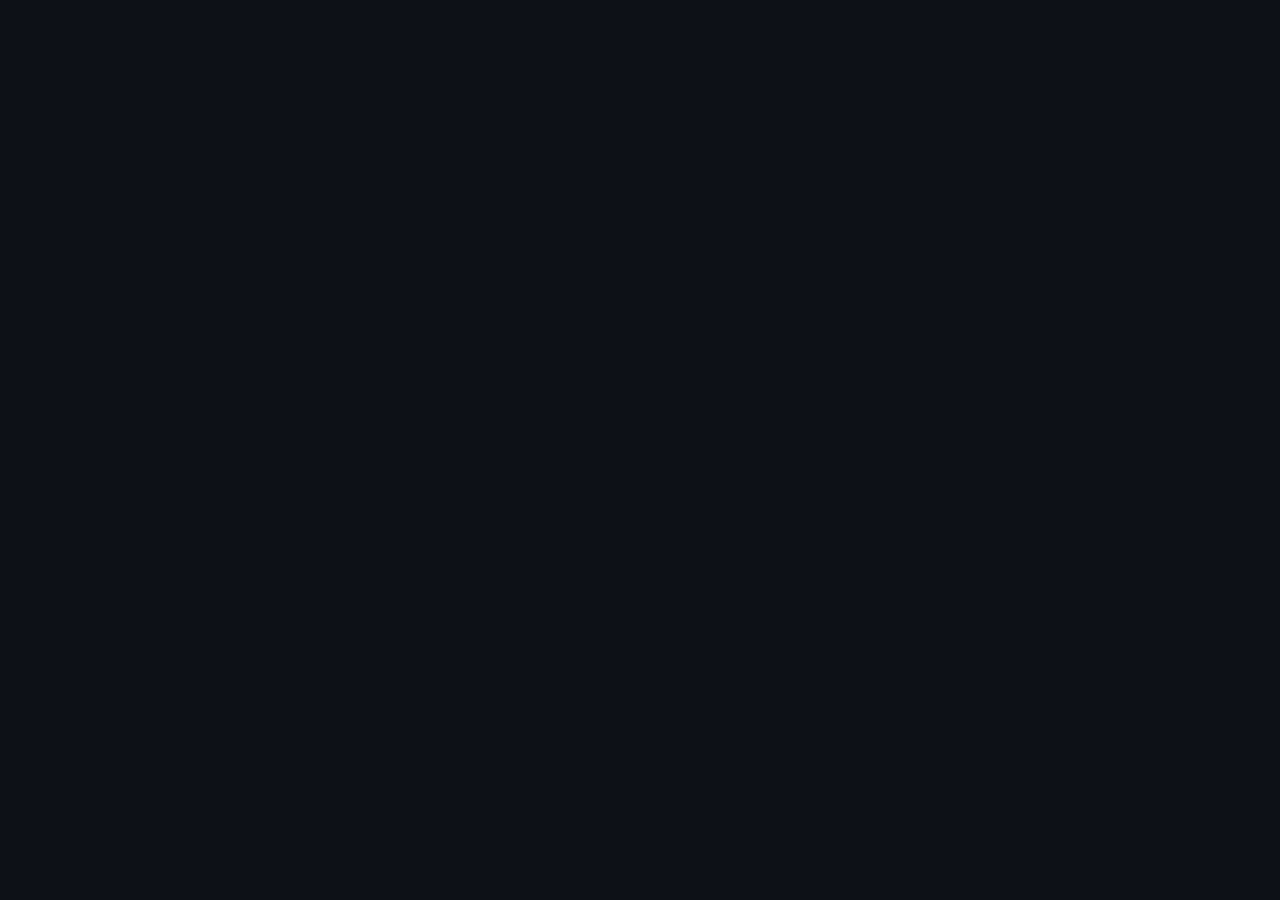
==== commit 7c896dd2: "Update index.html" ====
--- a/index.html
+++ b/index.html
@@ -1,471 +1,155 @@
 <!DOCTYPE html>
 <html lang="en">
+
 <head>
 <meta charset="UTF-8" />
 <meta name="viewport" content="width=device-width, initial-scale=1.0" />
-<title>Tabitha Gottipati Portfolio</title>
+<title>Tabitha Gottipati</title>
 
 <style>
-    /* RESET + GLOBAL */
-    * {
-        margin: 0;
-        padding: 0;
-        box-sizing: border-box;
-        scroll-behavior: smooth;
-        font-family: "Segoe UI", sans-serif;
+/* GLOBAL RESET */
+* {
+    margin: 0;
+    padding: 0;
+    box-sizing: border-box;
+    font-family: "Segoe UI", sans-serif;
+    scroll-behavior: smooth;
+}
+
+body {
+    background: #0d1117;
+    color: #e6edf3;
+    overflow-x: hidden;
+    transition: background 0.3s, color 0.3s;
+}
+
+/* LIGHT MODE */
+body.light {
+    background: #f5f5f5;
+    color: #111;
+}
+
+body.light nav {
+    background: rgba(255,255,255,0.8);
+    border-bottom: 1px solid #ccc;
+}
+
+body.light .hero h1 {
+    color: #0066cc;
+}
+
+/* NAVIGATION */
+nav {
+    position: fixed;
+    top: 0;
+    width: 100%;
+    padding: 20px 6%;
+    background: rgba(13, 17, 23, 0.8);
+    backdrop-filter: blur(10px);
+    display: flex;
+    justify-content: space-between;
+    align-items: center;
+    z-index: 999;
+    border-bottom: 1px solid #1f2937;
+}
+
+nav .logo {
+    font-size: 1.3rem;
+    font-weight: 700;
+}
+
+nav .links {
+    display: flex;
+    gap: 20px;
+    align-items: center;
+}
+
+nav a {
+    color: inherit;
+    text-decoration: none;
+    font-weight: 500;
+    transition: 0.2s;
+}
+
+nav a:hover {
+    color: #58a6ff;
+}
+
+/* LIGHT/DARK TOGGLE */
+#toggle {
+    cursor: pointer;
+    padding: 8px 14px;
+    border-radius: 8px;
+    background: #161b22;
+    border: 1px solid #333;
+    color: #e6edf3;
+    transition: 0.2s;
+}
+
+body.light #toggle {
+    background: #ddd;
+    color: #111;
+    border: 1px solid #aaa;
+}
+
+/* FLOATING SHAPE */
+#floating-shape {
+    position: fixed;
+    top: 25%;
+    right: 5%;
+    width: 140px;
+    height: 140px;
+    background: linear-gradient(135deg, #00aaff, #0066ff);
+    border-radius: 20px;
+    filter: drop-shadow(0 0 20px #0088ff);
+    transform-style: preserve-3d;
+    transition: transform 0.1s linear;
+    z-index: 1000;
+}
+
+/* HERO SECTION */
+.hero {
+    padding: 180px 10% 120px;
+    text-align: left;
+}
+
+.hero h1 {
+    font-size: 3.4rem;
+    margin-bottom: 20px;
+    color: #58a6ff;
+}
+
+.hero p {
+    font-size: 1.2rem;
+    max-width: 700px;
+    line-height: 1.7rem;
+    margin-bottom: 30px;
+}
+
+.hero .btn {
+    display: inline-block;
+    padding: 14px 24px;
+    background: #0066ff;
+    color: white;
+    border-radius: 8px;
+    text-decoration: none;
+    font-size: 1.1rem;
+    transition: 0.2s;
+}
+
+.hero .btn:hover {
+    background: #004ecc;
+}
+
+/* RESPONSIVE */
+@media (max-width: 700px) {
+    #floating-shape {
+        display: none;
     }
 
-    body {
-        background: #0d1117;
-        color: #e6edf3;
-        overflow-x: hidden;
-        transition: background 0.3s, color 0.3s;
+    .hero h1 {
+        font-size: 2.6rem;
     }
 
-    /* LIGHT MODE */
-    body.light {
-        background: #f5f5f5;
-        color: #111;
-    }
-    body.light nav {
-        background: rgba(255,255,255,0.8);
-        border-bottom: 1px solid #ccc;
-    }
-    body.light .card, 
-    body.light .contact-box,
-    body.light .project {
-        background: #fff;
-        border: 1px solid #ddd;
-        color: #111;
-    }
-    body.light h2 {
-        color: #0066cc;
-    }
-
-    /* NAVIGATION */
-    nav {
-        position: fixed;
-        top: 0;
-        width: 100%;
-        padding: 20px 6%;
-        background: rgba(13, 17, 23, 0.8);
-        backdrop-filter: blur(10px);
-        display: flex;
-        justify-content: space-between;
-        align-items: center;
-        flex-wrap: wrap;
-        z-index: 999;
-        border-bottom: 1px solid #1f2937;
-    }
-
-    nav .logo {
-        font-size: 1.3rem;
-        font-weight: 700;
-        margin-bottom: 10px;
-    }
-
-    nav .links {
-        display: flex;
-        flex-wrap: wrap;
-        gap: 15px;
-        align-items: center;
-    }
-
-    nav a {
-        color: inherit;
-        text-decoration: none;
-        font-weight: 500;
-        transition: 0.2s;
-    }
-
-    nav a:hover {
-        color: #58a6ff;
-    }
-
-    /* LIGHT/DARK TOGGLE */
-    #toggle {
-        cursor: pointer;
-        padding: 8px 14px;
-        border-radius: 8px;
-        background: #161b22;
-        border: 1px solid #333;
-        color: #e6edf3;
-        transition: 0.2s;
-    }
-    body.light #toggle {
-        background: #ddd;
-        color: #111;
-        border: 1px solid #aaa;
-    }
-
-    /* FLOATING SHAPE */
-    #floating-shape {
-        position: fixed;
-        top: 20%;
-        right: 5%;
-        width: 120px;
-        height: 120px;
-        background: linear-gradient(135deg, #00aaff, #0066ff);
-        border-radius: 20px;
-        filter: drop-shadow(0 0 20px #0088ff);
-        transform-style: preserve-3d;
-        transition: transform 0.1s linear;
-        z-index: 1000;
-    }
-
-    /* SECTIONS */
-    section {
-        padding: 120px 10%;
-        border-bottom: 1px solid #1f2937;
-    }
-
-    h1, h2 {
-        font-weight: 700;
-        letter-spacing: 1px;
-    }
-
-    h1 {
-        font-size: 3.2rem;
-        margin-bottom: 20px;
-    }
-
-    h2 {
-        font-size: 2rem;
-        margin-bottom: 20px;
-        color: #58a6ff;
-    }
-
-    p {
-        font-size: 1.1rem;
-        line-height: 1.7rem;
-        max-width: 800px;
-        margin-bottom: 20px;
-    }
-
-    /* CARDS */
-    .card {
-        background: #161b22;
-        padding: 30px;
-        border-radius: 12px;
-        margin-top: 20px;
-        border: 1px solid #1f2937;
-        transition: transform 0.2s ease, box-shadow 0.2s ease;
-    }
-
-    .card:hover {
-        transform: translateY(-5px);
-        box-shadow: 0 0 20px rgba(88, 166, 255, 0.2);
-    }
-
-    /* PROJECT GALLERY */
-    .gallery {
-        display: grid;
-        grid-template-columns: repeat(auto-fit, minmax(260px, 1fr));
-        gap: 20px;
-    }
-
-    .project {
-        background: #161b22;
-        padding: 20px;
-        border-radius: 12px;
-        border: 1px solid #1f2937;
-        transition: 0.3s;
-    }
-
-    .project:hover {
-        transform: scale(1.05);
-        box-shadow: 0 0 20px rgba(88, 166, 255, 0.3);
-    }
-
-    /* INTERNSHIP TIMELINE */
-    .timeline {
-        border-left: 3px solid #58a6ff;
-        padding-left: 40px;
-        margin-left: 160px;
-        margin-top: 20px;
-        position: relative;
-    }
-
-    .timeline-item {
-        margin-bottom: 50px;
-        position: relative;
-        padding-left: 120px;
-    }
-
-    .timeline-item::before {
-        content: "";
-        width: 14px;
-        height: 14px;
-        background: #58a6ff;
-        border-radius: 50%;
-        position: absolute;
-        left: -50px;
-        top: 5px;
-    }
-
-    .internship-date {
-        position: absolute;
-        left: -230px;
-        top: 0;
-        width: 150px;
-        text-align: right;
-        font-size: 0.95rem;
-        color: #9aa0a6;
-    }
-
-    .company-logo {
-        height: 60px;
-        width: auto;
-        margin-bottom: 10px;
-    }
-
-    /* CONTACT */
-    .contact-box {
-        background: #161b22;
-        padding: 40px;
-        border-radius: 12px;
-        border: 1px solid #1f2937;
-        max-width: 600px;
-    }
-
-    .contact-box a {
-        color: #58a6ff;
-        text-decoration: none;
-        font-size: 1.2rem;
-    }
-
-    .contact-box a:hover {
-        text-decoration: underline;
-    }
-
-    /* RESUME BUTTON */
-    .resume-btn {
-        display: inline-block;
-        margin-top: 20px;
-        padding: 12px 20px;
-        background: #0066ff;
-        color: white;
-        border-radius: 8px;
-        text-decoration: none;
-        transition: 0.2s;
-    }
-    .resume-btn:hover {
-        background: #004ecc;
-    }
-
-    /* FOOTER */
-    footer {
-        text-align: center;
-        padding: 40px;
-        color: #8b949e;
-        font-size: 0.9rem;
-    }
-
-    /* ---------------------- */
-    /* RESPONSIVE DESIGN HERE */
-    /* ---------------------- */
-
-    @media (max-width: 900px) {
-        nav {
-            padding: 15px 5%;
-        }
-        .timeline {
-            margin-left: 60px;
-        }
-        .internship-date {
-            left: -120px;
-        }
-    }
-
-    @media (max-width: 700px) {
-        #floating-shape {
-            display: none;
-        }
-        nav {
-            flex-direction: column;
-            align-items: flex-start;
-        }
-        nav .links {
-            gap: 12px;
-            flex-wrap: wrap;
-        }
-        section {
-            padding: 100px 7%;
-        }
-        h1 {
-            font-size: 2.6rem;
-        }
-        h2 {
-            font-size: 1.7rem;
-        }
-        .timeline {
-            border-left: none;
-            margin-left: 0;
-            padding-left: 0;
-        }
-        .timeline-item {
-            padding-left: 0;
-        }
-        .timeline-item::before {
-            display: none;
-            /* TIMELINE DOT HOVER EFFECT */
-            .timeline-item:hover::before {
-            transform: scale(1.4);
-            box-shadow: 0 0 12px #58a6ff, 0 0 20px #58a6ff;
-            }
-        }
-        .internship-date {
-            position: relative;
-            left: 0;
-            text-align: left;
-            margin-bottom: 5px;
-        }
-    }
-
-    @media (max-width: 450px) {
-        nav .logo {
-            font-size: 1.1rem;
-        }
-        nav .links {
-            gap: 10px;
-        }
-        h1 {
-            font-size: 2.2rem;
-        }
-        p {
-            font-size: 1rem;
-        }
-    }
-</style>
-</head>
-
-<body>
-
-<!-- NAV -->
-<nav>
-    <div class="logo">Tabitha Gottipati Portfolio</div>
-
-    <div class="links">
-        <a href="#home">Home</a>
-        <a href="#research">Research</a>
-        <a href="#achievements">Achievements</a>
-        <a href="#projects">Projects</a>
-        <a href="#internships">Internships</a>
-        <a href="#ta">TA Experience</a>
-        <a href="#contact">Contact</a>
-        <button id="toggle">Light/Dark</button>
-    </div>
-</nav>
-
-<!-- FLOATING SHAPE -->
-<div id="floating-shape"></div>
-
-<!-- HERO -->
-<section id="home">
-    <h1>Engineering Portfolio</h1>
-    <p>Welcome to my engineering portfolio — a curated collection of my research, technical achievements, projects, internships, and teaching experience.</p>
-    <a class="resume-btn" href="Tabitha Gottipati_Resume_Fall 2025.pdf" target="_blank">Download Resume</a>
-</section>
-
-<!-- RESEARCH -->
-<section id="research">
-    <h2>Research</h2>
-    <div class="card">
-        <p>Describe your engineering research here.</p>
-    </div>
-</section>
-
-<!-- ACHIEVEMENTS -->
-<section id="achievements">
-    <h2>Achievements</h2>
-    <div class="card"><h3>SAME Engineering Scholarship</h3></div>
-    <div class="card"><h3>Dream Team Engineering Designathon 2025</h3></div>
-</section>
-
-<!-- PROJECTS -->
-<section id="projects">
-    <h2>Projects</h2>
-    <div class="gallery">
-        <div class="project"><h3>Project 1</h3><p>Description of the project.</p></div>
-        <div class="project"><h3>Project 2</h3><p>Description of the project.</p></div>
-        <div class="project"><h3>Project 3</h3><p>Description of the project.</p></div>
-    </div>
-</section>
-
-<!-- INTERNSHIPS -->
-<section id="internships">
-    <h2>Internships</h2>
-    <div class="timeline">
-
-        <div class="timeline-item">
-            <div class="internship-date">Summer 2022</div>
-            <img src="stellar.png" class="company-logo">
-            <p>Role, responsibilities, impact.</p>
-        </div>
-
-        <div class="timeline-item">
-            <div class="internship-date">Summer 2023</div>
-            <img src="arco.png" class="company-logo">
-            <p>Role, responsibilities, impact.</p>
-        </div>
-
-        <div class="timeline-item">
-            <div class="internship-date">Summer 2024</div>
-            <img src="medtronic.png" class="company-logo">
-            <ul>
-                <li>Drafted biocompatibility memo for 9 wristed instruments to determine patient-contact area</li>
-                <li>Tested M-IRR instrument subsystems using methods such as Instron</li>
-                <li>Drafted report summarizing testing, data analysis, and conclusions of M-IRR verification</li>
-                <li>Drafted report verifying updated requirements and design products for 8 instruments</li>
-            </ul>
-        </div>
-
-        <div class="timeline-item">
-            <div class="internship-date">Summer 2025</div>
-            <img src="bah.png" class="company-logo">
-            <p>Role, responsibilities, impact.</p>
-        </div>
-
-    </div>
-</section>
-
-<!-- TA EXPERIENCE -->
-<section id="ta">
-    <h2>Teaching Assistant Experience</h2>
-    <div class="card"><h3>Computer Programming for Engineers (MATLAB)</h3><p>Role, responsibilities, impact.</p></div>
-    <div class="card"><h3>Numerical Methods</h3><p>Role, responsibilities, impact.</p></div>
-    <div class="card"><h3>Design and Manufacturing Lab</h3><p>Role, responsibilities, impact.</p></div>
-    <div class="card"><h3>Mechanical Engineering Design 3 (Senior Capstone Class)</h3><p>Role, responsibilities, impact.</p></div>
-</section>
-
-<!-- CONTACT -->
-<section id="contact">
-    <h2>Contact</h2>
-    <div class="contact-box">
-        <p>Email: <a href="mailto:tgottipati@ufl.edu">tgottipati@ufl.edu</a></p>
-        <p>LinkedIn: <a href="https://www.linkedin.com/in/tabithagottipati/">linkedin.com/in/tabithagottipati</a></p>
-        <p>GitHub: <a href="#">github.com/yourgithub</a></p>
-    </div>
-</section>
-
-<footer>
-    © 2026 Tabi Engineering — All Rights Reserved
-</footer>
-
-<script>
-    /* ROTATE SHAPE ONLY WHEN SCROLLING */
-    const shape = document.getElementById("floating-shape");
-
-    window.addEventListener("scroll", () => {
-        const y = window.scrollY;
-        shape.style.transform = `rotateX(${y * 0.25}deg) rotateY(${y * 0.35}deg)`;
-    });
-
-    /* LIGHT/DARK MODE */
-    document.getElementById("toggle").onclick = () => {
-        document.body.classList.toggle("light");
-    };
-</script>
-
-</body>
-</html>
+    .hero p {
+        font-size: 1.05rem;
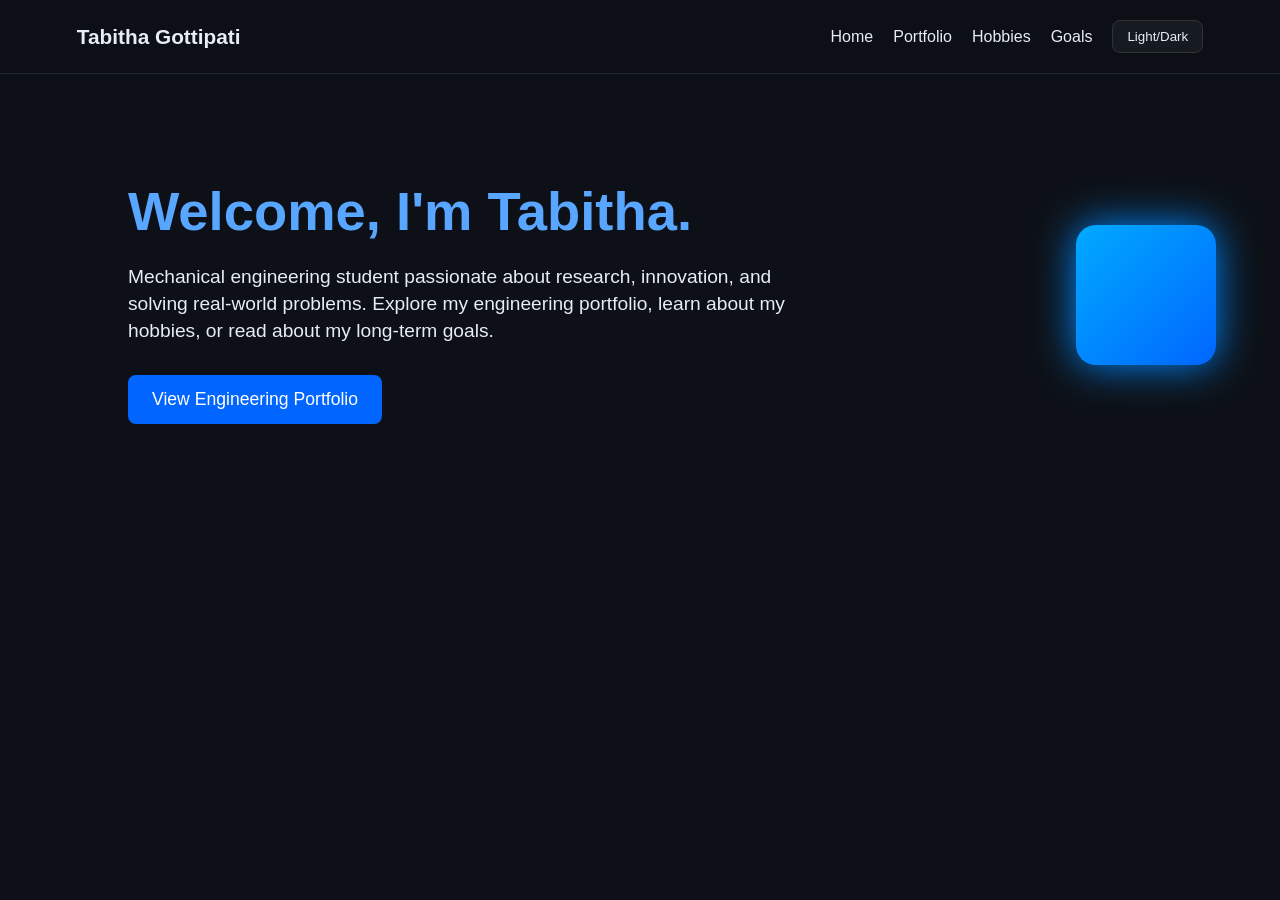
==== commit f62166fa: "Update index.html" ====
--- a/index.html
+++ b/index.html
@@ -153,3 +153,52 @@
 
     .hero p {
         font-size: 1.05rem;
+    }
+}
+</style>
+</head>
+
+<body>
+
+<!-- NAV -->
+<nav>
+    <div class="logo">Tabitha Gottipati</div>
+    <div class="links">
+        <a href="index.html">Home</a>
+        <a href="portfolio.html">Portfolio</a>
+        <a href="hobbies.html">Hobbies</a>
+        <a href="goals.html">Goals</a>
+        <button id="toggle">Light/Dark</button>
+    </div>
+</nav>
+
+<!-- FLOATING SHAPE -->
+<div id="floating-shape"></div>
+
+<!-- HERO -->
+<section class="hero">
+    <h1>Welcome, I'm Tabitha.</h1>
+    <p>
+        Mechanical engineering student passionate about research, innovation, and solving real‑world problems. 
+        Explore my engineering portfolio, learn about my hobbies, or read about my long‑term goals.
+    </p>
+
+    <a class="btn" href="portfolio.html">View Engineering Portfolio</a>
+</section>
+
+<script>
+/* ROTATE SHAPE ON SCROLL */
+const shape = document.getElementById("floating-shape");
+window.addEventListener("scroll", () => {
+    const y = window.scrollY;
+    shape.style.transform = `rotateX(${y * 0.25}deg) rotateY(${y * 0.35}deg)`;
+});
+
+/* LIGHT/DARK MODE */
+document.getElementById("toggle").onclick = () => {
+    document.body.classList.toggle("light");
+};
+</script>
+
+</body>
+</html>
